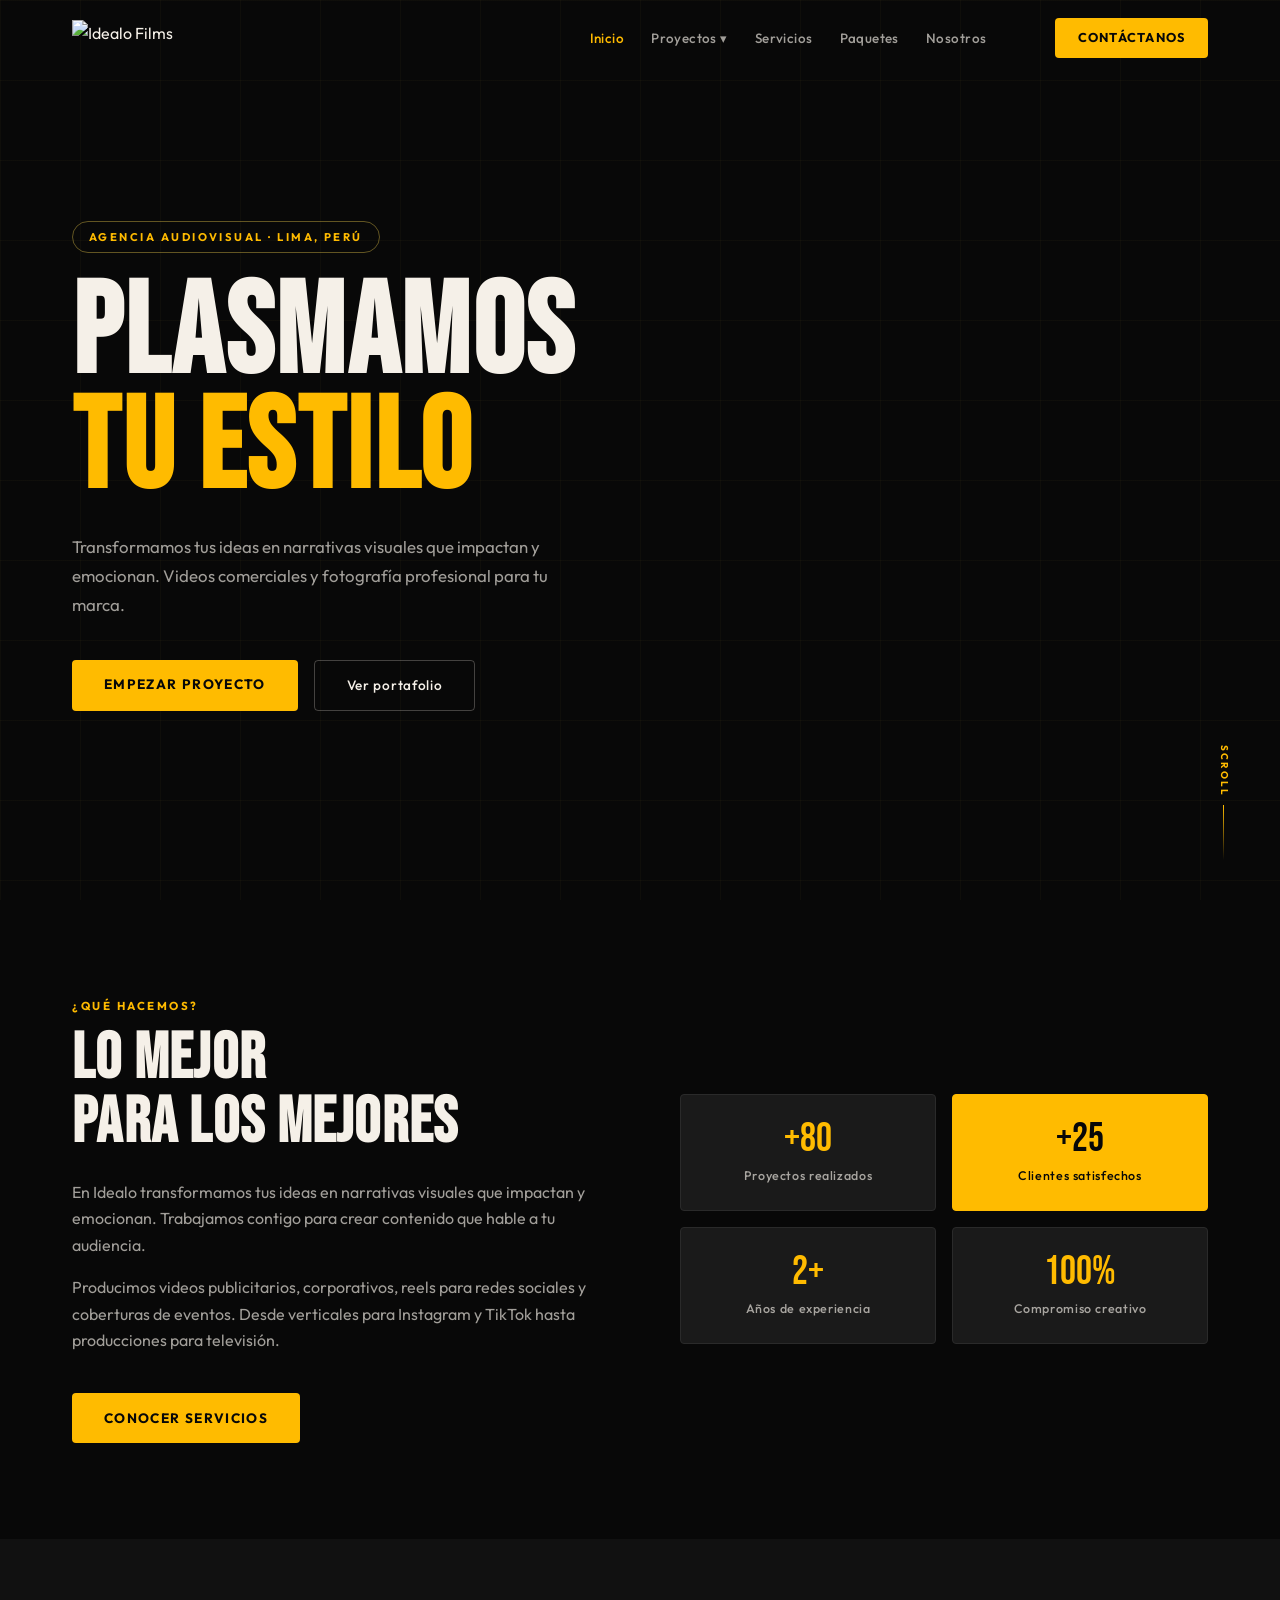
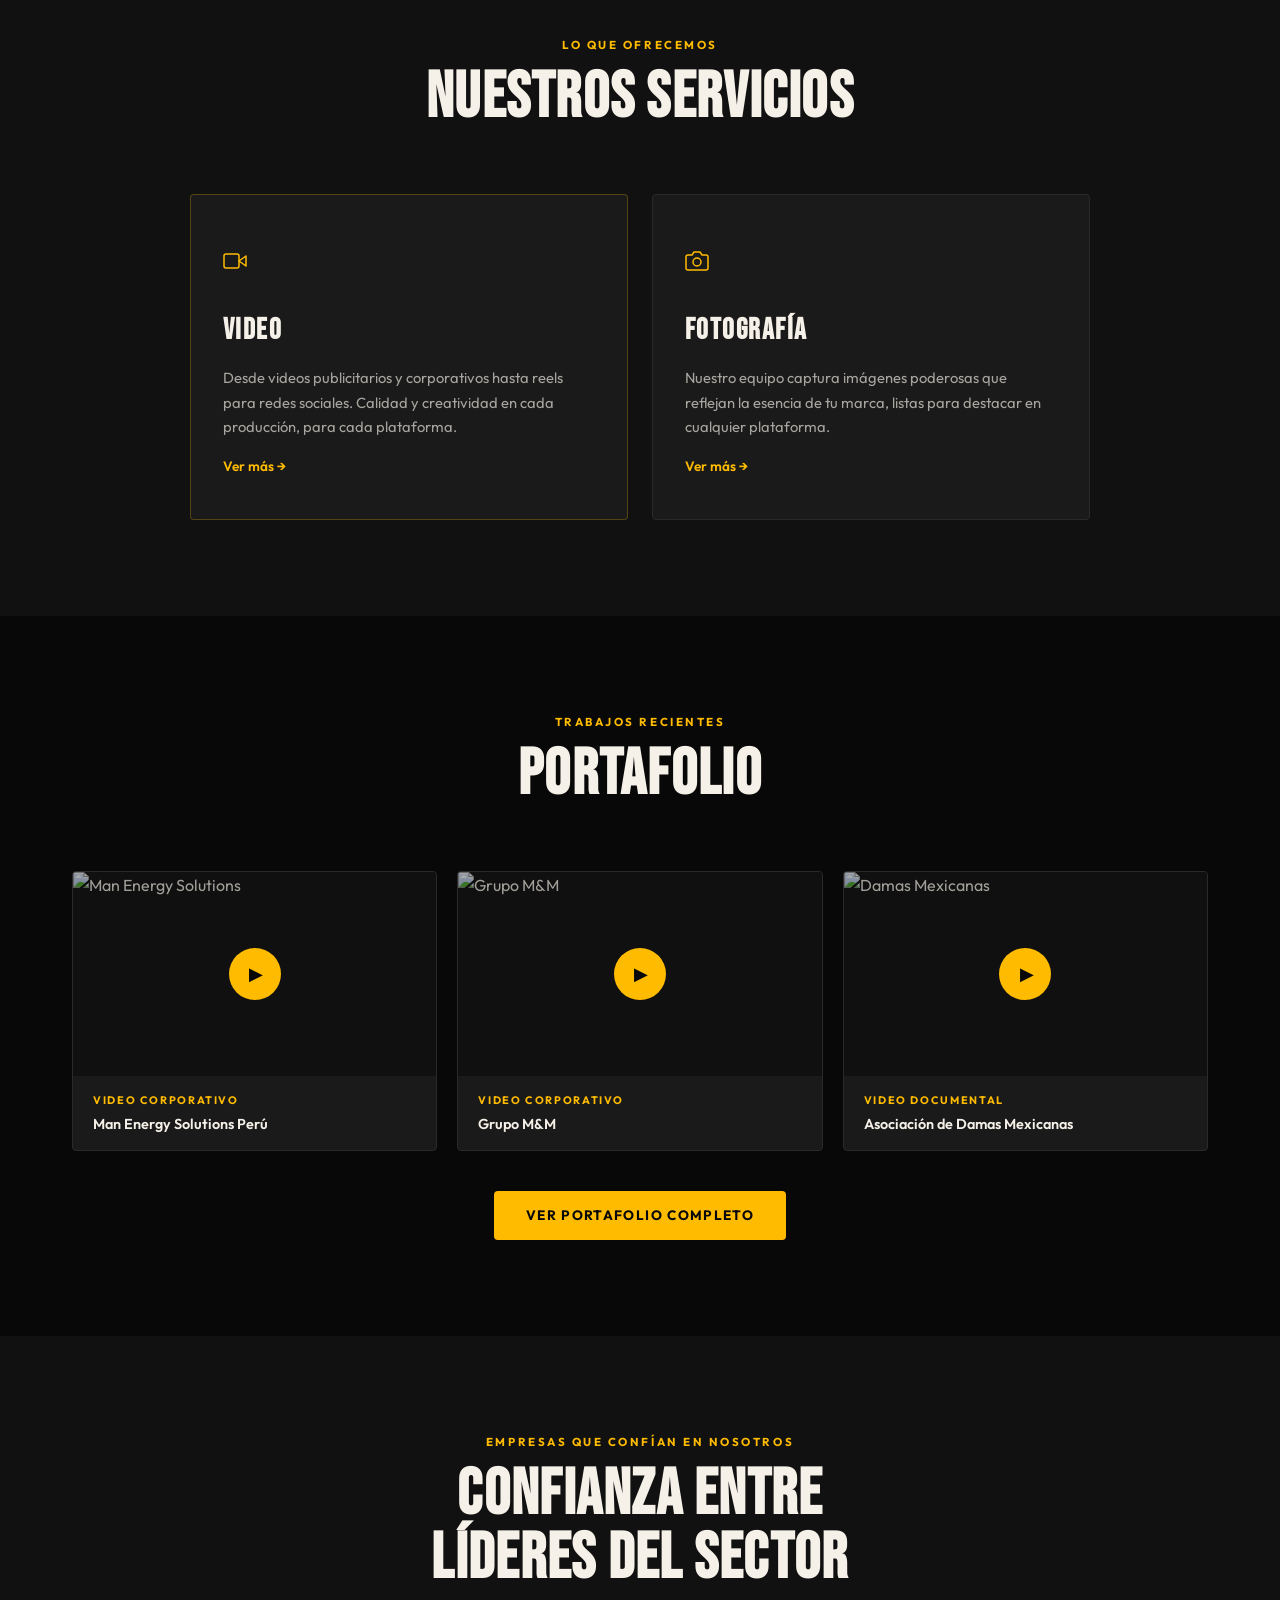
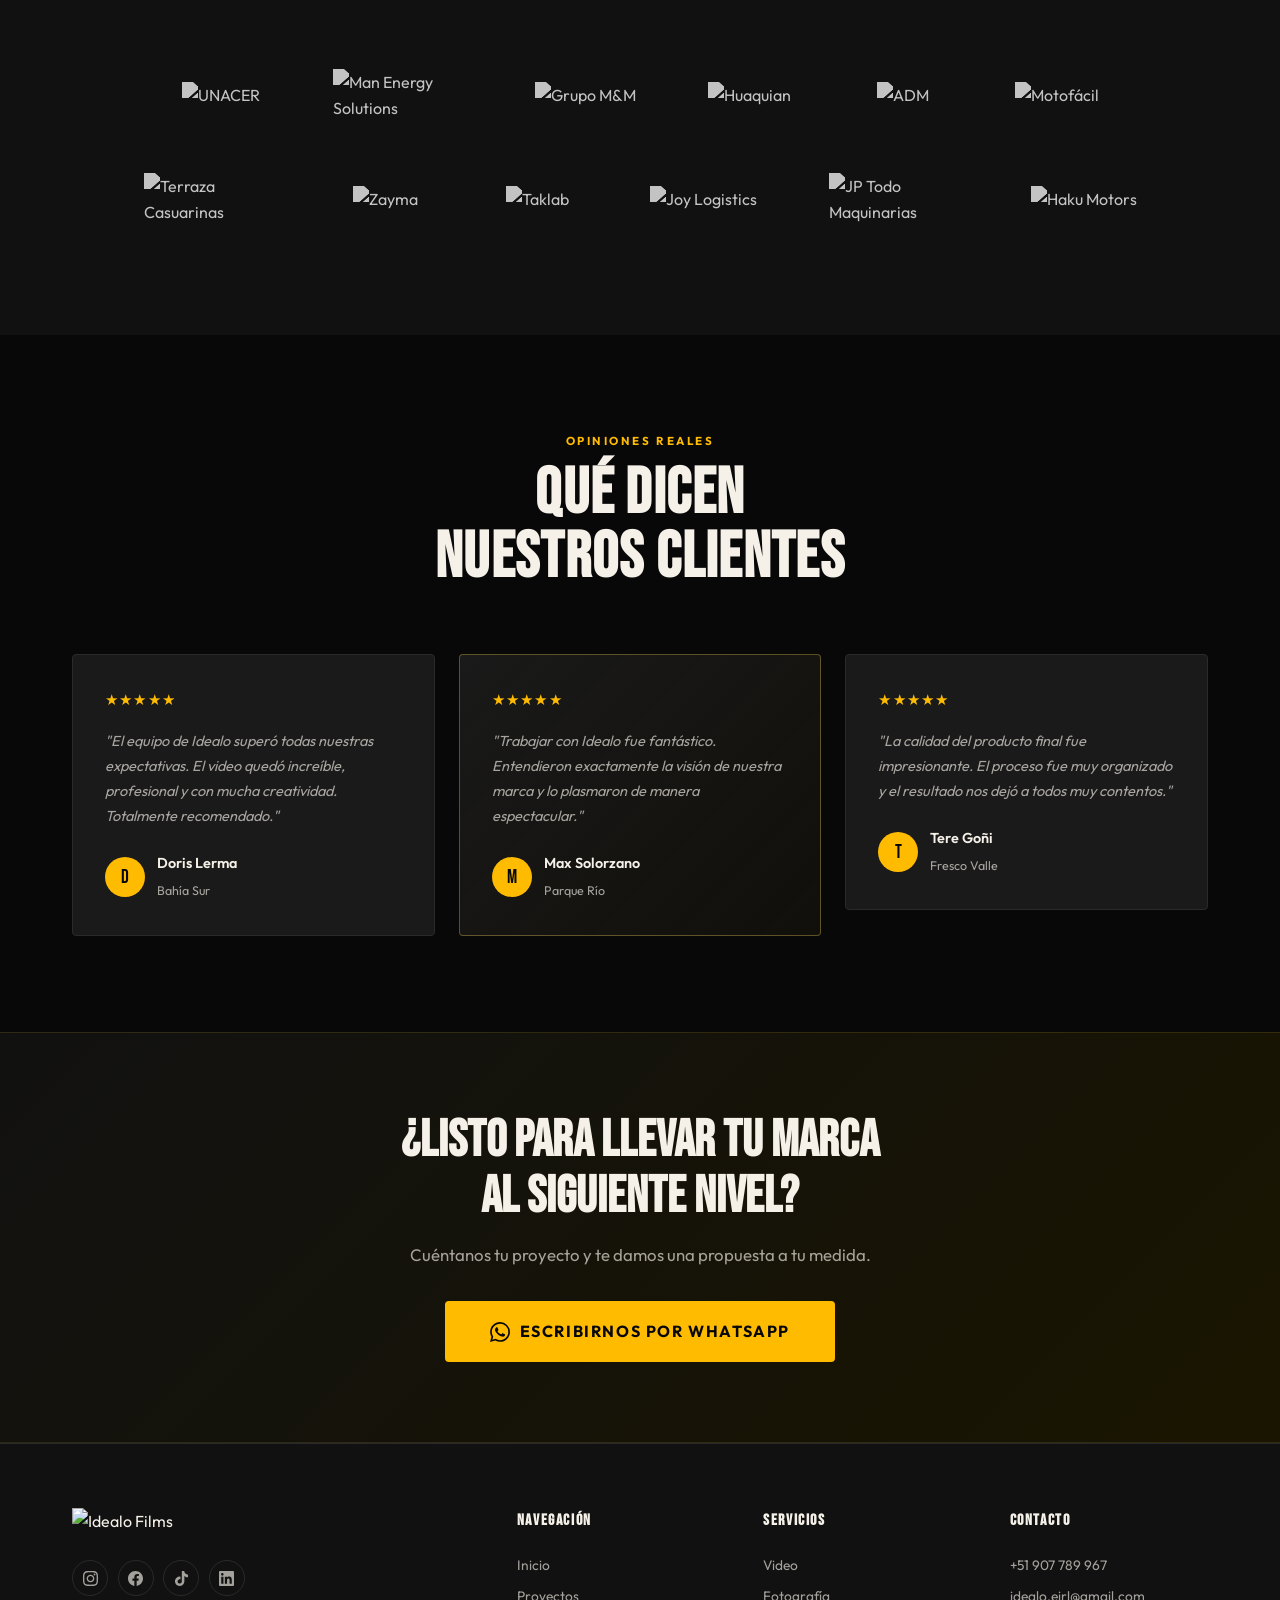
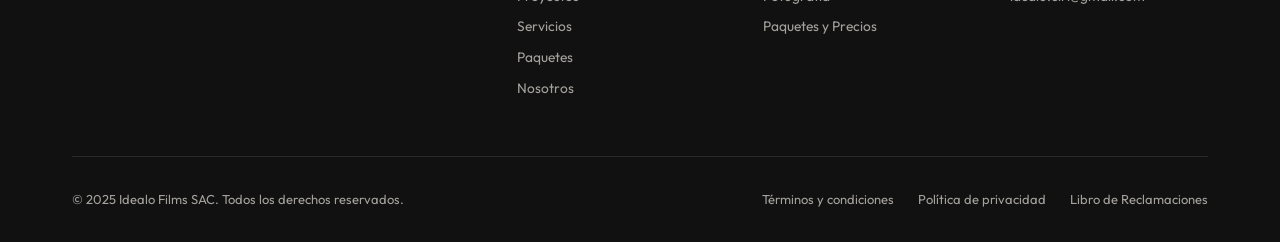
==== index.html @ 76ef4f75 "Add files via upload" ====
<!DOCTYPE html>
<html lang="es">
<head>
  <meta charset="UTF-8"/>
  <meta name="viewport" content="width=device-width, initial-scale=1.0"/>
  <title>Idealo Films | Agencia Audiovisual en Lima</title>
  <meta name="description" content="Agencia audiovisual en Lima. Videos comerciales, fotografía profesional y producción para tu marca."/>
  <link rel="stylesheet" href="styles.css"/>
</head>
<body>

<nav class="navbar" id="navbar">
  <div class="nav-inner">
    <a href="index.html" class="nav-logo"><img src="https://res.cloudinary.com/dnprz5iie/image/upload/v1773951903/Recurso_9_w1qho1.png" alt="Idealo Films"/></a>
    <ul class="nav-links">
      <li><a href="index.html" class="active">Inicio</a></li>
      <li class="has-dropdown"><a href="proyectos.html">Proyectos ▾</a>
        <ul class="dropdown">
          <li><a href="proyectos.html#corporativo">Corporativo</a></li>
          <li><a href="proyectos.html#reels">Reels</a></li>
          <li><a href="proyectos.html#eventos">Cobertura de Eventos</a></li>
          <li><a href="proyectos.html#fotografia">Fotografía</a></li>
        </ul>
      </li>
      <li><a href="servicios.html">Servicios</a></li>
      <li><a href="paquetes.html">Paquetes</a></li>
      <li><a href="nosotros.html">Nosotros</a></li>
    </ul>
    <a href="https://api.whatsapp.com/send/?phone=51907789967&text=Hola+Idealo,+quisiera+más+información+sobre+sus+servicios" target="_blank" class="btn-nav">Contáctanos</a>
    <button class="hamburger" id="hamburger"><span></span><span></span><span></span></button>
  </div>
</nav>

<!-- HERO -->
<section class="hero">
  <div class="hero-bg">
    <video
      class="hero-bg-video"
      src="https://res.cloudinary.com/dnprz5iie/video/upload/v1774389323/VIDEO_DEMO_REEL_v4_mebwdf.mp4"
      autoplay
      muted
      loop
      playsinline
      preload="auto">
    </video>
    <div class="hero-overlay"></div>
    <div class="hero-grid"></div>
  </div>
  <div class="hero-content">
    <div class="hero-tag">Agencia Audiovisual · Lima, Perú</div>
    <h1 class="hero-title">PLASMAMOS<br/><span class="hero-accent">TU ESTILO</span></h1>
    <p class="hero-sub">Transformamos tus ideas en narrativas visuales que impactan y emocionan. Videos comerciales y fotografía profesional para tu marca.</p>
    <div class="hero-btns">
      <a href="https://api.whatsapp.com/send/?phone=51907789967&text=Hola+Idealo,+quiero+empezar+un+proyecto" target="_blank" class="btn-primary">Empezar proyecto</a>
      <a href="proyectos.html" class="btn-ghost">Ver portafolio</a>
    </div>
  </div>
  <div class="hero-scroll"><span>SCROLL</span><div class="scroll-line"></div></div>
</section>

<!-- INTRO -->
<section class="intro section">
  <div class="container">
    <div class="intro-grid">
      <div class="intro-text">
        <div class="section-label">¿Qué hacemos?</div>
        <h2 class="section-title">LO MEJOR<br/>PARA LOS MEJORES</h2>
        <p>En Idealo transformamos tus ideas en narrativas visuales que impactan y emocionan. Trabajamos contigo para crear contenido que hable a tu audiencia.</p>
        <p>Producimos videos publicitarios, corporativos, reels para redes sociales y coberturas de eventos. Desde verticales para Instagram y TikTok hasta producciones para televisión.</p>
        <a href="servicios.html" class="btn-primary">Conocer servicios</a>
      </div>
      <div class="intro-visual">
        <div class="intro-card"><div class="stat-big" data-count="80" data-prefix="+">+80</div><div class="stat-label">Proyectos realizados</div></div>
        <div class="intro-card accent-card"><div class="stat-big" data-count="25" data-prefix="+">+25</div><div class="stat-label">Clientes satisfechos</div></div>
        <div class="intro-card"><div class="stat-big" data-count="2" data-suffix="+">2+</div><div class="stat-label">Años de experiencia</div></div>
        <div class="intro-card"><div class="stat-big" data-count="100" data-suffix="%">100%</div><div class="stat-label">Compromiso creativo</div></div>
      </div>
    </div>
  </div>
</section>

<!-- SERVICIOS -->
<section class="section dark-section">
  <div class="container">
    <div class="section-header">
      <div class="section-label">Lo que ofrecemos</div>
      <h2 class="section-title">NUESTROS SERVICIOS</h2>
    </div>
    <div class="servicios-grid">
      <div class="servicio-card featured">
        <div class="servicio-icon" style="color:var(--accent);"><svg width="24" height="24" viewBox="0 0 24 24" fill="none" stroke="currentColor" stroke-width="1.5" stroke-linecap="round" stroke-linejoin="round"><polygon points="23 7 16 12 23 17 23 7"/><rect x="1" y="5" width="15" height="14" rx="2" ry="2"/></svg></div>
        <h3>Video</h3>
        <p>Desde videos publicitarios y corporativos hasta reels para redes sociales. Calidad y creatividad en cada producción, para cada plataforma.</p>
        <a href="servicios.html#video" class="link-arrow">Ver más →</a>
      </div>
      <div class="servicio-card">
        <div class="servicio-icon" style="color:var(--accent);"><svg width="24" height="24" viewBox="0 0 24 24" fill="none" stroke="currentColor" stroke-width="1.5" stroke-linecap="round" stroke-linejoin="round"><path d="M23 19a2 2 0 0 1-2 2H3a2 2 0 0 1-2-2V8a2 2 0 0 1 2-2h4l2-3h6l2 3h4a2 2 0 0 1 2 2z"/><circle cx="12" cy="13" r="4"/></svg></div>
        <h3>Fotografía</h3>
        <p>Nuestro equipo captura imágenes poderosas que reflejan la esencia de tu marca, listas para destacar en cualquier plataforma.</p>
        <a href="servicios.html#fotografia" class="link-arrow">Ver más →</a>
      </div>
    </div></div>
    </div>
  </div>
</section>



<!-- PORTAFOLIO PREVIEW -->
<section class="section">
  <div class="container">
    <div class="section-header">
      <div class="section-label">Trabajos recientes</div>
      <h2 class="section-title">PORTAFOLIO</h2>
    </div>
    <div class="grid-corporativo" style="margin-bottom:2.5rem;">
      <div class="proyecto-card">
        <div class="proyecto-thumb thumb-landscape">
          <img class="cover" src="https://res.cloudinary.com/dnprz5iie/image/upload/v1773522955/man_energy_solutions_yvg6wd.jpg" alt="Man Energy Solutions"/>
          <iframe class="video-embed" src="" allowfullscreen></iframe>
          <div class="thumb-overlay" data-url="https://www.dailymotion.com/embed/video/k66N8CAubJV92yBE4Mu"><div class="thumb-play">▶</div></div>
        </div>
        <div class="proyecto-info"><div class="proyecto-tag">Video Corporativo</div><h3>Man Energy Solutions Perú</h3></div>
      </div>
      <div class="proyecto-card">
        <div class="proyecto-thumb thumb-landscape">
          <img class="cover" src="https://res.cloudinary.com/dnprz5iie/image/upload/v1773522955/Imagen_AI_SOMBRA_tnooim.jpg" alt="Grupo M&M"/>
          <iframe class="video-embed" src="" allowfullscreen></iframe>
          <div class="thumb-overlay" data-url="https://www.dailymotion.com/embed/video/k11Jk5UzSAxC21BFb5s"><div class="thumb-play">▶</div></div>
        </div>
        <div class="proyecto-info"><div class="proyecto-tag">Video Corporativo</div><h3>Grupo M&amp;M</h3></div>
      </div>
      <div class="proyecto-card">
        <div class="proyecto-thumb thumb-landscape">
          <img class="cover" src="https://res.cloudinary.com/dnprz5iie/image/upload/v1773522953/adm_miniatura_imagen_1_IA_xertgs.jpg" alt="Damas Mexicanas"/>
          <iframe class="video-embed" src="" allowfullscreen></iframe>
          <div class="thumb-overlay" data-url="https://www.dailymotion.com/embed/video/k1Pmleb8qPUSx0BE4Ta"><div class="thumb-play">▶</div></div>
        </div>
        <div class="proyecto-info"><div class="proyecto-tag">Video Documental</div><h3>Asociación de Damas Mexicanas</h3></div>
      </div>
    </div>
    <div style="text-align:center;"><a href="proyectos.html" class="btn-primary">Ver portafolio completo</a></div>
  </div>
</section>

<!-- CLIENTES — fondo gris claro para logos de cualquier color -->
<section class="section dark-section">
  <div class="container">
    <div class="section-header">
      <div class="section-label">Empresas que confían en nosotros</div>
      <h2 class="section-title">CONFIANZA ENTRE<br/>LÍDERES DEL SECTOR</h2>
    </div>
    <div class="clientes-logos">
      <div class="logo-box"><img src="https://res.cloudinary.com/dnprz5iie/image/upload/v1773950674/Unacer_cmvir1.png" alt="UNACER"/></div>
      <div class="logo-box"><img src="https://res.cloudinary.com/dnprz5iie/image/upload/v1773950672/Man_Energy_Solutions_ftlt4l.png" alt="Man Energy Solutions"/></div>
      <div class="logo-box"><img src="https://res.cloudinary.com/dnprz5iie/image/upload/v1773950665/Grupo_M_M_evw8md.png" alt="Grupo M&M"/></div>
      <div class="logo-box"><img src="https://res.cloudinary.com/dnprz5iie/image/upload/v1773950664/Huaquian_aymfui.png" alt="Huaquian"/></div>
      <div class="logo-box"><img src="https://res.cloudinary.com/dnprz5iie/image/upload/v1773950664/ADM_afffip.png" alt="ADM"/></div>
      <div class="logo-box"><img src="https://res.cloudinary.com/dnprz5iie/image/upload/v1773950673/motofacil_fmpe3o.png" alt="Motofácil"/></div>
      <div class="logo-box"><img src="https://res.cloudinary.com/dnprz5iie/image/upload/v1773950672/La_terraza_Casuarinas_mzfjd2.png" alt="Terraza Casuarinas"/></div>
      <div class="logo-box"><img src="https://res.cloudinary.com/dnprz5iie/image/upload/v1773950674/Zayma_gsxe7w.png" alt="Zayma"/></div>
      <div class="logo-box"><img src="https://res.cloudinary.com/dnprz5iie/image/upload/v1773950673/Taklab_cm8pzo.png" alt="Taklab"/></div>
      <div class="logo-box"><img src="https://res.cloudinary.com/dnprz5iie/image/upload/v1773950671/Joy_Logistics_p5wmni.png" alt="Joy Logistics"/></div>
      <div class="logo-box"><img src="https://res.cloudinary.com/dnprz5iie/image/upload/v1773950672/Jp_todo_maquinarias_o9zo6h.png" alt="JP Todo Maquinarias"/></div>
      <div class="logo-box"><img src="https://res.cloudinary.com/dnprz5iie/image/upload/v1773950664/Haku_Motors_gftfum.png" alt="Haku Motors"/></div>
    </div>
  </div>
</section>

<!-- RESEÑAS -->
<section class="section">
  <div class="container">
    <div class="section-header">
      <div class="section-label">Opiniones reales</div>
      <h2 class="section-title">QUÉ DICEN<br/>NUESTROS CLIENTES</h2>
    </div>
    <div class="resenas-grid">
      <div class="resena-card">
        <div class="stars">★★★★★</div>
        <blockquote>"El equipo de Idealo superó todas nuestras expectativas. El video quedó increíble, profesional y con mucha creatividad. Totalmente recomendado."</blockquote>
        <div class="resena-autor"><div class="autor-avatar">D</div><div><strong>Doris Lerma</strong><span>Bahía Sur</span></div></div>
      </div>
      <div class="resena-card featured">
        <div class="stars">★★★★★</div>
        <blockquote>"Trabajar con Idealo fue fantástico. Entendieron exactamente la visión de nuestra marca y lo plasmaron de manera espectacular."</blockquote>
        <div class="resena-autor"><div class="autor-avatar">M</div><div><strong>Max Solorzano</strong><span>Parque Río</span></div></div>
      </div>
      <div class="resena-card">
        <div class="stars">★★★★★</div>
        <blockquote>"La calidad del producto final fue impresionante. El proceso fue muy organizado y el resultado nos dejó a todos muy contentos."</blockquote>
        <div class="resena-autor"><div class="autor-avatar">T</div><div><strong>Tere Goñi</strong><span>Fresco Valle</span></div></div>
      </div>
    </div>
  </div>
</section>

<!-- CTA -->
<section class="cta-section">
  <div class="container"><div class="cta-inner">
    <h2>¿Listo para llevar tu marca<br/>al siguiente nivel?</h2>
    <p>Cuéntanos tu proyecto y te damos una propuesta a tu medida.</p>
    <a href="https://api.whatsapp.com/send/?phone=51907789967&text=Hola+Idealo,+quiero+comenzar+un+proyecto+con+ustedes" target="_blank" class="btn-primary btn-large" style="display:inline-flex;align-items:center;gap:.6rem;">
      <svg width="20" height="20" viewBox="0 0 24 24" fill="currentColor"><path d="M17.472 14.382c-.297-.149-1.758-.867-2.03-.967-.273-.099-.471-.148-.67.15-.197.297-.767.966-.94 1.164-.173.199-.347.223-.644.075-.297-.15-1.255-.463-2.39-1.475-.883-.788-1.48-1.761-1.653-2.059-.173-.297-.018-.458.13-.606.134-.133.298-.347.446-.52.149-.174.198-.298.298-.497.099-.198.05-.371-.025-.52-.075-.149-.669-1.612-.916-2.207-.242-.579-.487-.5-.669-.51-.173-.008-.371-.01-.57-.01-.198 0-.52.074-.792.372-.272.297-1.04 1.016-1.04 2.479 0 1.462 1.065 2.875 1.213 3.074.149.198 2.096 3.2 5.077 4.487.709.306 1.262.489 1.694.625.712.227 1.36.195 1.871.118.571-.085 1.758-.719 2.006-1.413.248-.694.248-1.289.173-1.413-.074-.124-.272-.198-.57-.347m-5.421 7.403h-.004a9.87 9.87 0 01-5.031-1.378l-.361-.214-3.741.982.998-3.648-.235-.374a9.86 9.86 0 01-1.51-5.26c.001-5.45 4.436-9.884 9.888-9.884 2.64 0 5.122 1.03 6.988 2.898a9.825 9.825 0 012.893 6.994c-.003 5.45-4.437 9.884-9.885 9.884m8.413-18.297A11.815 11.815 0 0012.05 0C5.495 0 .16 5.335.157 11.892c0 2.096.547 4.142 1.588 5.945L.057 24l6.305-1.654a11.882 11.882 0 005.683 1.448h.005c6.554 0 11.89-5.335 11.893-11.893a11.821 11.821 0 00-3.48-8.413z"/></svg>
      Escribirnos por WhatsApp
    </a>
  </div></div>
</section>

<footer class="footer">
  <div class="container">
    <div class="footer-grid">
      <div class="footer-brand">
        <div class="nav-logo" style="margin-bottom:1rem;"><img src="https://res.cloudinary.com/dnprz5iie/image/upload/v1773951903/Recurso_9_w1qho1.png" alt="Idealo Films" style="height:36px;"/></div>
        <div class="social-links">
          <a href="https://www.instagram.com/idealo.pe_/" target="_blank" data-social="instagram"></a>
          <a href="https://www.facebook.com/idealo.pe22/" target="_blank" data-social="facebook"></a>
          <a href="https://www.tiktok.com/@idealo.pe" target="_blank" data-social="tiktok"></a>
          <a href="https://www.linkedin.com/company/idealo-films/" target="_blank" data-social="linkedin"></a>
        </div>
      </div>
      <div class="footer-col"><h4>Navegación</h4><ul>
        <li><a href="index.html">Inicio</a></li>
        <li><a href="proyectos.html">Proyectos</a></li>
        <li><a href="servicios.html">Servicios</a></li>
        <li><a href="paquetes.html">Paquetes</a></li>
        <li><a href="nosotros.html">Nosotros</a></li>
      </ul></div>
      <div class="footer-col"><h4>Servicios</h4><ul>
        <li><a href="servicios.html#video">Video</a></li>
        <li><a href="servicios.html#fotografia">Fotografía</a></li>
        <li><a href="paquetes.html">Paquetes y Precios</a></li>
      </ul></div>
      <div class="footer-col"><h4>Contacto</h4><ul>
        <li><a href="tel:+51907789967">+51 907 789 967</a></li>
        <li><a href="mailto:idealo.eirl@gmail.com">idealo.eirl@gmail.com</a></li>
      </ul></div>
    </div>
    <div class="footer-bottom">
      <p>© 2025 Idealo Films SAC. Todos los derechos reservados.</p>
      <div class="footer-links">
        <a href="terminos.html">Términos y condiciones</a>
        <a href="privacidad.html">Política de privacidad</a>
        <a href="reclamaciones.html">Libro de Reclamaciones</a>
      </div>
    </div>
  </div>
</footer>


<!-- VIDEO MODAL -->
<div class="video-modal" id="videoModal">
  <div class="modal-inner">
    <button class="modal-close" id="modalClose">✕</button>
    <div class="modal-video-wrap" id="modalWrap">
      <iframe id="modalIframe" src="" allowfullscreen allow="autoplay; fullscreen"></iframe>
    </div>
  </div>
</div>
<script src="main.js"></script>
</body>
</html>
---- styles.css ----
/* ============================================
   IDEALO FILMS — Stylesheet v3
   ============================================ */

@import url('https://fonts.googleapis.com/css2?family=Bebas+Neue&family=Outfit:wght@300;400;500;600;700&display=swap');

:root {
  --black: #080808;
  --dark: #111111;
  --dark2: #1a1a1a;
  --gray: #2a2a2a;
  --gray-light: #444;
  --white: #f5f0e8;
  --white-dim: rgba(245,240,232,0.65);
  --accent: #FFBB00;
  --accent2: #e0a500;
  --font-display: 'Bebas Neue', sans-serif;
  --font-body: 'Outfit', sans-serif;
  --transition: 0.3s ease;
  --radius: 4px;
  --max-w: 1200px;
}

*,*::before,*::after{box-sizing:border-box;margin:0;padding:0}
html{scroll-behavior:smooth}
body{background:var(--black);color:var(--white);font-family:var(--font-body);font-size:16px;line-height:1.65;overflow-x:hidden}
a{color:inherit;text-decoration:none}
img{max-width:100%;display:block}
ul{list-style:none}

.container{max-width:var(--max-w);margin:0 auto;padding:0 2rem}
.section{padding:6rem 0}
.dark-section{background:var(--dark)}
.section-label{font-size:.72rem;font-weight:700;letter-spacing:.22em;text-transform:uppercase;color:var(--accent);margin-bottom:.75rem}
.section-title{font-family:var(--font-display);font-size:clamp(2.4rem,5vw,4rem);line-height:1;letter-spacing:.02em;color:var(--white)}
.section-header{text-align:center;margin-bottom:4rem}

/* BUTTONS */
.btn-primary{display:inline-block;background:var(--accent);color:var(--black);font-weight:700;font-size:.85rem;letter-spacing:.1em;text-transform:uppercase;padding:.85rem 2rem;border-radius:var(--radius);transition:background var(--transition),transform var(--transition);cursor:pointer;border:none}
.btn-primary:hover{background:var(--accent2);transform:translateY(-2px)}
.btn-large{padding:1.1rem 2.8rem;font-size:1rem}
.btn-ghost{display:inline-block;border:1px solid rgba(245,240,232,.25);color:var(--white);font-weight:500;font-size:.85rem;letter-spacing:.05em;padding:.85rem 2rem;border-radius:var(--radius);transition:border-color var(--transition),background var(--transition);cursor:pointer;background:none}
.btn-ghost:hover{border-color:var(--accent);background:rgba(232,200,74,.07)}
.btn-nav{display:inline-block;background:var(--accent);color:var(--black);font-weight:700;font-size:.8rem;letter-spacing:.1em;text-transform:uppercase;padding:.6rem 1.4rem;border-radius:var(--radius);transition:background var(--transition);white-space:nowrap}
.btn-nav:hover{background:var(--accent2)}
.link-arrow{display:inline-block;color:var(--accent);font-weight:600;font-size:.85rem;margin-top:1rem;transition:letter-spacing var(--transition)}
.link-arrow:hover{letter-spacing:.1em}

/* NAVBAR */
.navbar{position:fixed;top:0;left:0;right:0;z-index:1000;padding:1.1rem 0;transition:background .4s,padding .4s}
.navbar.scrolled{background:rgba(8,8,8,.96);backdrop-filter:blur(12px);padding:.65rem 0;border-bottom:1px solid rgba(232,200,74,.1)}
.nav-inner{max-width:var(--max-w);margin:0 auto;padding:0 2rem;display:flex;align-items:center;gap:2rem}
.nav-logo{flex-shrink:0;display:flex;align-items:center}
.nav-logo img{height:36px;width:auto}
.nav-links{display:flex;gap:.1rem;align-items:center;flex:1;justify-content:flex-end;margin-right:1.5rem}
.nav-links li{position:relative}
.nav-links a{display:block;padding:.45rem .8rem;font-size:.84rem;font-weight:500;letter-spacing:.03em;color:var(--white-dim);border-radius:3px;transition:color var(--transition)}
.nav-links a:hover,.nav-links a.active{color:var(--white)}
.nav-links a.active{color:var(--accent)}
.dropdown{position:absolute;top:calc(100% + .5rem);left:0;background:var(--dark2);border:1px solid var(--gray);border-top:2px solid var(--accent);border-radius:0 0 var(--radius) var(--radius);min-width:170px;opacity:0;pointer-events:none;transform:translateY(-6px);transition:opacity .2s,transform .2s;z-index:10}
.has-dropdown:hover .dropdown{opacity:1;pointer-events:all;transform:translateY(0)}
.dropdown li a{display:block;padding:.55rem 1.1rem;font-size:.82rem;color:var(--white-dim);border-radius:0}
.dropdown li a:hover{color:var(--white);background:rgba(232,200,74,.07)}
.hamburger{display:none;flex-direction:column;gap:5px;background:none;border:none;cursor:pointer;padding:4px;margin-left:auto}
.hamburger span{display:block;width:24px;height:2px;background:var(--white);transition:transform .3s,opacity .3s}

/* HERO */
.hero{position:relative;min-height:100vh;display:flex;align-items:center;overflow:hidden}
.hero-bg{position:absolute;inset:0;background:var(--black)}
.hero-bg-img{position:absolute;inset:0;width:100%;height:100%;object-fit:cover;object-position:center;opacity:.85}
.hero-overlay{position:absolute;inset:0;background:linear-gradient(105deg,rgba(8,8,8,.65) 0%,rgba(8,8,8,.3) 55%,rgba(8,8,8,.1) 100%)}
.hero-grid{position:absolute;inset:0;background-image:linear-gradient(rgba(232,200,74,.03) 1px,transparent 1px),linear-gradient(90deg,rgba(232,200,74,.03) 1px,transparent 1px);background-size:80px 80px}
.hero-content{position:relative;z-index:2;width:100%;max-width:var(--max-w);margin:0 auto;padding:8rem 2rem 6rem}
.hero-tag{display:inline-block;border:1px solid rgba(232,200,74,.4);color:var(--accent);font-size:.7rem;font-weight:700;letter-spacing:.22em;text-transform:uppercase;padding:.38rem 1rem;border-radius:2rem;margin-bottom:1.5rem}
.hero-title{font-family:var(--font-display);font-size:clamp(4rem,10vw,8.5rem);line-height:.9;letter-spacing:.02em;color:var(--white);margin-bottom:1.5rem;max-width:700px}
.hero-accent{color:var(--accent)}
.hero-sub{font-size:1.05rem;color:var(--white-dim);max-width:500px;margin-bottom:2.5rem;line-height:1.75}
.hero-btns{display:flex;gap:1rem;flex-wrap:wrap}
.hero-scroll{position:absolute;bottom:2.5rem;right:3rem;display:flex;flex-direction:column;align-items:center;gap:.5rem;z-index:2}
.hero-scroll span{font-size:.62rem;font-weight:700;letter-spacing:.22em;color:var(--accent);writing-mode:vertical-rl}
.scroll-line{width:1px;height:55px;background:linear-gradient(to bottom,var(--accent),transparent);animation:scrollPulse 2s ease-in-out infinite}
@keyframes scrollPulse{0%,100%{opacity:1}50%{opacity:.3}}

/* INTRO */
.intro-grid{display:grid;grid-template-columns:1fr 1fr;gap:5rem;align-items:center}
.intro-text h2{margin-bottom:1.5rem}
.intro-text p{color:var(--white-dim);margin-bottom:1rem}
.intro-text .btn-primary{margin-top:1.5rem}
.intro-visual{display:grid;grid-template-columns:1fr 1fr;gap:1rem}
.intro-card{background:var(--dark2);border:1px solid var(--gray);border-radius:var(--radius);padding:1.5rem;text-align:center;transition:border-color var(--transition),transform var(--transition)}
.intro-card:hover{border-color:var(--accent);transform:translateY(-3px)}
.accent-card{background:var(--accent);border-color:var(--accent)}
.accent-card .stat-big,.accent-card .stat-label{color:var(--black)}
.stat-big{font-family:var(--font-display);font-size:2.5rem;color:var(--accent);line-height:1;margin-bottom:.4rem}
.stat-label{font-size:.78rem;font-weight:500;color:var(--white-dim);letter-spacing:.05em}

/* SERVICIOS HOME */
.servicios-grid{display:grid;grid-template-columns:repeat(2,1fr);gap:1.5rem;max-width:900px;margin:0 auto}
.servicio-card{background:var(--dark2);border:1px solid var(--gray);border-radius:var(--radius);padding:2.5rem 2rem;transition:border-color var(--transition),transform var(--transition);position:relative;overflow:hidden}
.servicio-card::after{content:'';position:absolute;bottom:0;left:0;right:0;height:3px;background:var(--accent);transform:scaleX(0);transition:transform var(--transition);transform-origin:left}
.servicio-card:hover::after{transform:scaleX(1)}
.servicio-card:hover{border-color:rgba(232,200,74,.3);transform:translateY(-4px)}
.servicio-card.featured{border-color:rgba(255,187,0,.25)}
.servicio-icon{font-size:2rem;margin-bottom:1.2rem}
.servicio-card h3{font-family:var(--font-display);font-size:1.8rem;letter-spacing:.05em;margin-bottom:.75rem}
.servicio-card p{color:var(--white-dim);font-size:.92rem;line-height:1.65}

/* CLIENTES — fondo neutro para logos de cualquier color */
.clientes-logos{display:flex;flex-wrap:wrap;justify-content:center;align-items:center;gap:1.5rem 2rem}
.logo-box{display:flex;align-items:center;justify-content:center;background:transparent;border:none;padding:.75rem 1.25rem;height:80px;min-width:120px;max-width:170px;transition:transform var(--transition),opacity var(--transition)}
.logo-box:hover{transform:translateY(-2px);opacity:1!important}
.logo-box img{max-height:58px;width:auto;object-fit:contain;filter:brightness(0) invert(1);opacity:.75;transition:opacity var(--transition)}.logo-box:hover img{opacity:1}
.logo-fallback{font-family:var(--font-display);font-size:1rem;letter-spacing:.08em;color:#333}

/* RESEÑAS */
.resenas-grid{display:grid;grid-template-columns:repeat(3,1fr);gap:1.5rem;align-items:start}
.resena-card{background:var(--dark2);border:1px solid var(--gray);border-radius:var(--radius);padding:2rem;transition:border-color var(--transition),transform var(--transition)}
.resena-card:hover{border-color:rgba(232,200,74,.3);transform:translateY(-3px)}
.resena-card.featured{border-color:rgba(232,200,74,.35);background:linear-gradient(135deg,var(--dark2),rgba(232,200,74,.04))}
.stars{color:var(--accent);font-size:.95rem;letter-spacing:.08em;margin-bottom:1rem}
.resena-card blockquote{color:var(--white-dim);font-size:.91rem;line-height:1.72;font-style:italic;margin-bottom:1.5rem}
.resena-autor{display:flex;align-items:center;gap:.75rem}
.autor-avatar{width:40px;height:40px;border-radius:50%;background:var(--accent);color:var(--black);font-family:var(--font-display);font-size:1.2rem;display:flex;align-items:center;justify-content:center;flex-shrink:0}
.resena-autor strong{display:block;font-weight:600;font-size:.9rem;color:var(--white)}
.resena-autor span{font-size:.78rem;color:var(--white-dim)}

/* CTA */
.cta-section{background:linear-gradient(135deg,var(--dark) 0%,#191500 100%);border-top:1px solid rgba(232,200,74,.12);border-bottom:1px solid rgba(232,200,74,.12);padding:5rem 0}
.cta-inner{text-align:center}
.cta-inner h2{font-family:var(--font-display);font-size:clamp(2rem,4vw,3.5rem);line-height:1.1;margin-bottom:1rem}
.cta-inner p{color:var(--white-dim);margin-bottom:2rem;font-size:1.05rem}

/* FOOTER */
.footer{background:var(--dark);border-top:1px solid var(--gray);padding:4rem 0 2rem}
.footer-grid{display:grid;grid-template-columns:2fr 1fr 1fr 1fr;gap:3rem;margin-bottom:3rem}
.footer-brand .nav-logo{margin-bottom:1rem}
.footer-brand .nav-logo img{height:34px}
.footer-brand p{color:var(--white-dim);font-size:.87rem;line-height:1.7;margin-bottom:1.5rem;max-width:270px}
.social-links{display:flex;gap:.6rem}
.social-links a{display:flex;align-items:center;justify-content:center;width:36px;height:36px;border:1px solid var(--gray);border-radius:50%;color:var(--white-dim);font-size:.9rem;transition:border-color var(--transition),color var(--transition),background var(--transition)}
.social-links a:hover{border-color:var(--accent);color:var(--black);background:var(--accent)}
.social-links a svg{width:15px;height:15px;fill:currentColor}
.footer-col h4{font-family:var(--font-display);font-size:1rem;letter-spacing:.1em;color:var(--white);margin-bottom:1.2rem}
.footer-col ul li{margin-bottom:.5rem;font-size:.86rem;color:var(--white-dim)}
.footer-col ul li a{color:var(--white-dim);transition:color var(--transition)}
.footer-col ul li a:hover{color:var(--accent)}
.footer-bottom{display:flex;justify-content:space-between;align-items:center;padding-top:2rem;border-top:1px solid var(--gray);flex-wrap:wrap;gap:1rem}
.footer-bottom p{font-size:.81rem;color:var(--white-dim)}
.footer-links{display:flex;gap:1.5rem}
.footer-links a{font-size:.81rem;color:var(--white-dim);transition:color var(--transition)}
.footer-links a:hover{color:var(--accent)}

/* PAGE HEADER */
.page-header{padding:10rem 0 5rem;background:radial-gradient(ellipse 80% 60% at 50% 50%,rgba(232,200,74,.06) 0%,transparent 70%),var(--black);text-align:center;position:relative}
.page-header::after{content:'';position:absolute;bottom:0;left:0;right:0;height:1px;background:linear-gradient(90deg,transparent,var(--accent),transparent)}
.page-header h1{font-family:var(--font-display);font-size:clamp(3rem,8vw,6rem);letter-spacing:.04em;line-height:1}
.page-header p{margin-top:1.2rem;color:var(--white-dim);max-width:500px;margin-left:auto;margin-right:auto;font-size:1.05rem}

/* SERVICIOS PAGE */
.servicio-detalle{display:grid;grid-template-columns:1fr 1fr;gap:5rem;align-items:center;padding:5rem 0;border-bottom:1px solid var(--gray)}
.servicio-detalle:last-child{border-bottom:none}
.servicio-detalle.reverse{direction:rtl}
.servicio-detalle.reverse>*{direction:ltr}
.servicio-detalle-img{background:var(--dark2);border:1px solid var(--gray);border-radius:var(--radius);aspect-ratio:4/3;display:flex;align-items:center;justify-content:center;font-size:4rem;overflow:hidden;min-height:320px}
.servicio-detalle-img img{width:100%;height:100%;object-fit:cover}
.servicio-detalle-text h2{font-family:var(--font-display);font-size:2.8rem;letter-spacing:.04em;margin-bottom:1rem}
.servicio-detalle-text p{color:var(--white-dim);margin-bottom:1rem}
.servicio-list{margin:1.5rem 0;display:flex;flex-direction:column;gap:.5rem}
.servicio-list li{display:flex;align-items:center;gap:.75rem;font-size:.92rem;color:var(--white-dim)}
.servicio-list li::before{content:'✦';color:var(--accent);font-size:.6rem;flex-shrink:0}

/* PAQUETES */
.paquetes-grid{display:grid;grid-template-columns:repeat(3,1fr);gap:1.5rem}
.paquete-card{background:var(--dark2);border:1px solid var(--gray);border-radius:var(--radius);padding:2.5rem 2rem;transition:transform var(--transition),border-color var(--transition);position:relative}
.paquete-card:hover{transform:translateY(-4px);border-color:rgba(232,200,74,.3)}
.paquete-card.destacado{border-color:var(--accent);background:linear-gradient(135deg,var(--dark2),rgba(232,200,74,.04))}
.paquete-badge{position:absolute;top:-12px;left:50%;transform:translateX(-50%);background:var(--accent);color:var(--black);font-size:.68rem;font-weight:800;letter-spacing:.12em;text-transform:uppercase;padding:.28rem 1rem;border-radius:2rem;white-space:nowrap}
.paquete-tipo{font-size:.7rem;font-weight:700;letter-spacing:.2em;text-transform:uppercase;color:var(--accent);margin-bottom:.5rem}
.paquete-card h3{font-family:var(--font-display);font-size:1.9rem;letter-spacing:.04em;margin-bottom:.25rem}
.paquete-desc{font-size:.86rem;color:var(--white-dim);margin-bottom:1.5rem}
.paquete-price{font-family:var(--font-display);font-size:2.6rem;color:var(--accent);line-height:1;margin-bottom:.25rem}
.paquete-price-note{font-size:.78rem;color:var(--white-dim);margin-bottom:1.75rem}
.paquete-features{display:flex;flex-direction:column;gap:.6rem;margin-bottom:2rem}
.paquete-features li{display:flex;align-items:flex-start;gap:.6rem;font-size:.86rem;color:var(--white-dim)}
.paquete-features li::before{content:'✓';color:var(--accent);font-weight:700;flex-shrink:0;margin-top:1px}
.paquete-features li.no::before{content:'✕';color:var(--gray-light)}
.paquete-features li.no{opacity:.45}
.paquete-card .btn-primary,.paquete-card .btn-ghost{width:100%;text-align:center;display:block}

/* NOSOTROS */
.nosotros-intro{display:grid;grid-template-columns:1fr 1fr;gap:5rem;align-items:center;margin-bottom:4rem}
.nosotros-intro-text h2{font-family:var(--font-display);font-size:2.5rem;margin-bottom:1.5rem}
.nosotros-intro-text p{color:var(--white-dim);margin-bottom:1rem}
.mision-vision-grid{display:grid;grid-template-columns:1fr 1fr;gap:1.5rem;margin-top:4rem}
.mv-card{background:var(--dark2);border:1px solid var(--gray);border-left:3px solid var(--accent);border-radius:0 var(--radius) var(--radius) 0;padding:2rem}
.mv-card h3{font-family:var(--font-display);font-size:1.6rem;letter-spacing:.06em;color:var(--accent);margin-bottom:.75rem}
.mv-card p{color:var(--white-dim);font-size:.93rem;line-height:1.7}
.faq-list{max-width:780px;margin:0 auto}
.faq-item{border-bottom:1px solid var(--gray);padding:1.4rem 0}
.faq-question{font-weight:600;font-size:.97rem;cursor:pointer;display:flex;justify-content:space-between;align-items:center;color:var(--white);transition:color var(--transition)}
.faq-question:hover{color:var(--accent)}
.faq-question span{font-size:1.3rem;font-weight:300;color:var(--accent);flex-shrink:0;margin-left:1rem}
.faq-answer{color:var(--white-dim);font-size:.91rem;line-height:1.72;padding-top:1rem;display:none}
.faq-item.open .faq-answer{display:block}
.faq-item.open .faq-question{color:var(--accent)}

/* ===== PROYECTOS ===== */
.proyectos-tabs{display:flex;gap:.5rem;justify-content:center;margin-bottom:3rem;flex-wrap:wrap}
.tab-btn{background:var(--dark2);border:1px solid var(--gray);color:var(--white-dim);font-family:var(--font-body);font-size:.82rem;font-weight:600;letter-spacing:.08em;text-transform:uppercase;padding:.55rem 1.4rem;border-radius:2rem;cursor:pointer;transition:all var(--transition)}
.tab-btn:hover,.tab-btn.active{background:var(--accent);border-color:var(--accent);color:var(--black)}
.proyectos-section{display:none}
.proyectos-section.active{display:block}

/* Grids */
.grid-corporativo{display:grid;grid-template-columns:repeat(3,1fr);gap:1.25rem}
.grid-reels{display:grid;grid-template-columns:repeat(5,1fr);gap:1rem}.reel-wrap{width:100%}
.grid-eventos{display:grid;grid-template-columns:repeat(3,1fr);gap:1.25rem}
.grid-fotos{display:grid;grid-template-columns:repeat(4,1fr);gap:1rem}

/* Proyecto card */
.proyecto-card{background:var(--dark2);border:1px solid var(--gray);border-radius:var(--radius);overflow:hidden;transition:transform var(--transition),border-color var(--transition)}
.proyecto-card:hover{transform:translateY(-4px);border-color:rgba(232,200,74,.3)}
.proyecto-thumb{background:#151515;position:relative;overflow:hidden}
.thumb-landscape{aspect-ratio:16/9}
.thumb-vertical{aspect-ratio:9/16}
.thumb-square{aspect-ratio:1/1}

/* Portada estática (imagen) */
.proyecto-thumb img.cover{position:absolute;inset:0;width:100%;height:100%;object-fit:cover;transition:transform .5s ease}
.proyecto-card:hover .cover{transform:scale(1.04)}

/* iframe embed (se activa al click) */
.proyecto-thumb iframe.video-embed{position:absolute;inset:0;width:100%;height:100%;border:none;display:none}
.proyecto-thumb.playing iframe.video-embed{display:block}
.proyecto-thumb.playing img.cover{display:none}
.proyecto-thumb.playing .thumb-overlay{display:none}

/* Overlay */
.thumb-overlay{position:absolute;inset:0;background:rgba(8,8,8,.35);display:flex;align-items:center;justify-content:center;transition:background var(--transition);cursor:pointer}
.proyecto-card:hover .thumb-overlay{background:rgba(8,8,8,.55)}
.thumb-play{width:52px;height:52px;border-radius:50%;background:var(--accent);color:var(--black);display:flex;align-items:center;justify-content:center;font-size:1.1rem;padding-left:3px;transition:transform var(--transition)}
.proyecto-card:hover .thumb-play{transform:scale(1.1)}

.proyecto-info{padding:1rem 1.25rem}
.proyecto-tag{font-size:.68rem;font-weight:700;letter-spacing:.15em;text-transform:uppercase;color:var(--accent);margin-bottom:.3rem}
.proyecto-info h3{font-weight:600;font-size:.9rem;color:var(--white);line-height:1.3}

/* Grupo cliente reels — solo separador sutil, sin texto repetido */
.cliente-group{margin-bottom:2.5rem}
.cliente-divider{height:1px;background:var(--gray);margin-bottom:1.5rem}

/* ===== FOTOGRAFÍA — galería con lightbox ===== */
.foto-proyectos-grid{display:grid;grid-template-columns:repeat(4,1fr);gap:1.25rem}
.foto-proyecto-card{border-radius:var(--radius);overflow:hidden;position:relative;cursor:pointer;border:1px solid var(--gray);transition:transform var(--transition),border-color var(--transition)}
.foto-proyecto-card:hover{transform:translateY(-4px);border-color:rgba(232,200,74,.3)}
.foto-proyecto-card .cover-wrap{aspect-ratio:4/3;overflow:hidden;position:relative}
.foto-proyecto-card img{width:100%;height:100%;object-fit:cover;transition:transform .5s ease}
.foto-proyecto-card:hover img{transform:scale(1.05)}
.foto-proyecto-card .overlay-info{position:absolute;inset:0;background:linear-gradient(to top,rgba(8,8,8,.85) 0%,transparent 50%);display:flex;flex-direction:column;justify-content:flex-end;padding:1.2rem}
.foto-proyecto-card .overlay-info h3{font-family:var(--font-display);font-size:1.3rem;letter-spacing:.05em;color:var(--white)}
.foto-proyecto-card .overlay-info span{font-size:.72rem;font-weight:700;letter-spacing:.15em;text-transform:uppercase;color:var(--accent)}

/* Lightbox */
.lightbox{display:none;position:fixed;inset:0;z-index:9999;background:rgba(0,0,0,.95);align-items:center;justify-content:center;flex-direction:column;padding:1rem}
.lightbox.open{display:flex}
.lb-header{width:100%;max-width:1100px;display:flex;justify-content:space-between;align-items:center;margin-bottom:1rem;padding:0 .5rem}
.lb-title{font-family:var(--font-display);font-size:1.4rem;letter-spacing:.06em;color:var(--white)}
.lb-close{background:none;border:none;color:var(--white);font-size:1.8rem;cursor:pointer;transition:color var(--transition)}
.lb-close:hover{color:var(--accent)}
.lb-main{display:flex;align-items:center;gap:1rem;width:100%;max-width:1100px}
.lb-arrow{background:rgba(255,255,255,.08);border:1px solid rgba(255,255,255,.15);color:var(--white);width:44px;height:44px;border-radius:50%;display:flex;align-items:center;justify-content:center;cursor:pointer;font-size:1.2rem;transition:background var(--transition),border-color var(--transition);flex-shrink:0}
.lb-arrow:hover{background:var(--accent);border-color:var(--accent);color:var(--black)}
.lb-img-wrap{flex:1;display:flex;align-items:center;justify-content:center;max-height:75vh}
.lb-img-wrap img{max-width:100%;max-height:75vh;object-fit:contain;border-radius:var(--radius)}
.lb-counter{font-size:.8rem;color:var(--white-dim);text-align:center;margin-top:.75rem}
.lb-thumbs{display:flex;gap:.5rem;margin-top:.75rem;overflow-x:auto;max-width:1100px;padding-bottom:.25rem}
.lb-thumbs::-webkit-scrollbar{height:4px}
.lb-thumbs::-webkit-scrollbar-track{background:var(--gray)}
.lb-thumbs::-webkit-scrollbar-thumb{background:var(--accent);border-radius:2px}
.lb-thumb{width:64px;height:48px;flex-shrink:0;border-radius:3px;overflow:hidden;cursor:pointer;border:2px solid transparent;transition:border-color var(--transition)}
.lb-thumb.active{border-color:var(--accent)}
.lb-thumb img{width:100%;height:100%;object-fit:cover}

/* VIDEO MODAL */
.video-modal{display:none;position:fixed;inset:0;z-index:9999;background:rgba(0,0,0,.92);align-items:center;justify-content:center;padding:2rem}
.video-modal.open{display:flex}
.modal-inner{position:relative;width:100%;max-width:900px}
.modal-close{position:absolute;top:-3rem;right:0;background:none;border:none;color:var(--white);font-size:1.8rem;cursor:pointer;line-height:1;transition:color var(--transition)}
.modal-close:hover{color:var(--accent)}
.modal-video-wrap{aspect-ratio:16/9;background:var(--black);border-radius:var(--radius);overflow:hidden}
.modal-video-wrap.vertical{aspect-ratio:9/16;max-width:360px;margin:0 auto}
.modal-video-wrap iframe{width:100%;height:100%;border:none}

/* RECLAMACIONES (fondo claro) */
body.page-reclamaciones{background:#f0ede8;color:#1a1a1a}
body.page-reclamaciones .navbar{background:rgba(240,237,232,.97);border-bottom:1px solid #ddd}
body.page-reclamaciones .navbar.scrolled{background:rgba(240,237,232,.99)}
body.page-reclamaciones .nav-logo img{filter:none}
body.page-reclamaciones .nav-links a{color:#555}
body.page-reclamaciones .nav-links a:hover,
body.page-reclamaciones .nav-links a.active{color:#1a1a1a}
body.page-reclamaciones .btn-nav{background:var(--accent);color:#000}
body.page-reclamaciones .hamburger span{background:#333}
.recl-hero{background:linear-gradient(135deg,#e8e3da 0%,#d4cfc6 100%);padding:8rem 0 4rem;text-align:center;border-bottom:2px solid var(--accent)}
.recl-hero h1{font-family:var(--font-display);font-size:clamp(2.5rem,6vw,5rem);letter-spacing:.04em;color:#1a1a1a;margin-bottom:1rem}
.recl-hero p{color:#555;max-width:550px;margin:0 auto;font-size:1rem}
.recl-section{padding:5rem 0}
.recl-info{display:grid;grid-template-columns:repeat(3,1fr);gap:1.5rem;margin-bottom:3rem}
.recl-info-card{background:#fff;border:1px solid #ddd;border-radius:var(--radius);padding:1.75rem;text-align:center;box-shadow:0 2px 12px rgba(0,0,0,.06)}
.recl-info-card .icon{font-size:2rem;margin-bottom:1rem}
.recl-info-card h4{font-family:var(--font-display);font-size:1.1rem;letter-spacing:.05em;color:var(--accent2);margin-bottom:.5rem}
.recl-info-card p{color:#666;font-size:.87rem;line-height:1.6}
.recl-nota{background:#fff;border:1px solid #ddd;border-left:3px solid var(--accent);border-radius:0 var(--radius) var(--radius) 0;padding:1.5rem 2rem;margin-bottom:2.5rem;display:grid;grid-template-columns:1fr 1fr;gap:2rem}
.recl-nota h4{font-family:var(--font-display);font-size:1.1rem;color:var(--accent2);margin-bottom:.5rem;letter-spacing:.05em}
.recl-nota p{color:#666;font-size:.88rem}
.recl-form-wrap{background:#fff;border:1px solid #ddd;border-radius:var(--radius);overflow:hidden;box-shadow:0 4px 24px rgba(0,0,0,.08)}
.recl-form-wrap iframe{display:block;width:100%;border:none}
.recl-contacto{text-align:center;margin-top:3rem;padding:2rem;background:#fff;border:1px solid #ddd;border-radius:var(--radius)}
.recl-contacto .section-label{color:var(--accent2)}
.recl-contacto p{color:#666;margin:.5rem 0 1.5rem}
.recl-footer{background:#2a2520;border-top:1px solid #3a3530;padding:3rem 0 2rem}
.recl-footer .logo-text{font-family:var(--font-display);font-size:1.6rem;color:#f5f0e8}
.recl-footer .logo-accent{color:var(--accent)}
.recl-footer p,.recl-footer li,.recl-footer a{color:rgba(245,240,232,.6);font-size:.86rem}
.recl-footer a:hover{color:var(--accent)}
.recl-footer h4{font-family:var(--font-display);font-size:1rem;letter-spacing:.1em;color:#f5f0e8;margin-bottom:1rem}
.recl-footer-bottom{padding-top:1.5rem;border-top:1px solid #3a3530;display:flex;justify-content:space-between;flex-wrap:wrap;gap:.75rem}
.recl-footer-bottom p{color:rgba(245,240,232,.4);font-size:.78rem}

/* RESPONSIVE */
@media(max-width:1100px){.grid-reels{grid-template-columns:repeat(4,1fr)}}
@media(max-width:1024px){
  .intro-grid{grid-template-columns:1fr;gap:3rem}
  .servicios-grid{grid-template-columns:1fr;max-width:500px}
  .resenas-grid{grid-template-columns:1fr 1fr}
  .footer-grid{grid-template-columns:1fr 1fr}
  .nosotros-intro{grid-template-columns:1fr}
  .servicio-detalle{grid-template-columns:1fr;gap:2rem}
  .servicio-detalle.reverse{direction:ltr}
  .grid-corporativo{grid-template-columns:1fr 1fr}
  .grid-reels{grid-template-columns:repeat(3,1fr)}
  .grid-eventos{grid-template-columns:1fr 1fr}
  .paquetes-grid{grid-template-columns:1fr;max-width:480px;margin:0 auto}
  .foto-proyectos-grid{grid-template-columns:repeat(3,1fr)}
  .recl-info{grid-template-columns:1fr}
  .recl-nota{grid-template-columns:1fr}
}
@media(max-width:768px){
  .section{padding:4rem 0}
  .nav-links,.btn-nav{display:none}
  .hamburger{display:flex}
  .nav-links.open{display:flex;flex-direction:column;position:fixed;inset:0;background:rgba(8,8,8,.98);justify-content:center;align-items:center;gap:1.2rem;z-index:999}
  .nav-links.open li{width:100%;text-align:center}
  .nav-links.open a{font-size:1.25rem}
  .nav-links.open .dropdown{position:static;opacity:1;pointer-events:all;transform:none;background:transparent;border:none}
  body.page-reclamaciones .nav-links.open{background:rgba(240,237,232,.99)}
  body.page-reclamaciones .nav-links.open a{color:#333}
  .hero-content{padding:7rem 1.5rem 5rem}
  .hero-title{font-size:clamp(3rem,15vw,5rem)}
  .hero-scroll{display:none}
  .resenas-grid,.mision-vision-grid{grid-template-columns:1fr}
  .footer-grid{grid-template-columns:1fr}
  .footer-bottom{flex-direction:column;text-align:center}
  .grid-corporativo,.grid-eventos{grid-template-columns:1fr}
  .grid-reels{grid-template-columns:repeat(2,1fr)}
  .intro-visual{grid-template-columns:1fr 1fr}
  .foto-proyectos-grid{grid-template-columns:repeat(2,1fr)}
  .lb-thumbs{display:none}
}
@media(max-width:480px){
  .hero-btns{flex-direction:column}
  .grid-reels{grid-template-columns:repeat(2,1fr)}
  .foto-proyectos-grid{grid-template-columns:1fr 1fr}
}

/* Fix reveal animation conflict with hover on servicio-card */
.servicio-card[style*="opacity: 1"] { transition: border-color var(--transition), transform var(--transition) !important; }


/* Page header radial glow */
.page-header-glow{
  padding:10rem 0 5rem;
  background:
    radial-gradient(ellipse 80% 60% at 50% 35%, rgba(255,187,0,.14) 0%, rgba(255,187,0,.04) 45%, transparent 70%),
    radial-gradient(ellipse 50% 35% at 50% 15%, rgba(255,187,0,.08) 0%, transparent 55%),
    var(--black);
  text-align:center;
  position:relative;
}
.page-header-glow::after{
  content:'';
  position:absolute;
  bottom:0;left:0;right:0;
  height:1px;
  background:linear-gradient(90deg,transparent,var(--accent),transparent);
}
.page-header-glow .section-label{margin-bottom:.5rem}
.page-header-glow h1{font-family:var(--font-display);font-size:clamp(3rem,8vw,6rem);letter-spacing:.04em;line-height:1}
.page-header-glow p{margin-top:1.2rem;color:var(--white-dim);max-width:500px;margin-left:auto;margin-right:auto;font-size:1.05rem}

/* Instagram reel frame */
.reel-frame{
  background:#1a1a1a;
  border-radius:12px;
  overflow:hidden;
  border:1px solid #2a2a2a;
  box-shadow:0 4px 20px rgba(0,0,0,.4);
}
.reel-frame-header{
  display:flex;
  align-items:center;
  gap:.6rem;
  padding:.55rem .75rem;
  background:#111;
  border-bottom:1px solid #222;
}
.reel-avatar{
  width:26px;height:26px;
  border-radius:50%;
  background:linear-gradient(45deg,#f09433,#e6683c,#dc2743,#cc2366,#bc1888);
  display:flex;align-items:center;justify-content:center;
  flex-shrink:0;
}
.reel-avatar svg{width:14px;height:14px;fill:#fff}
.reel-username{font-size:.72rem;font-weight:600;color:#fff;letter-spacing:.03em}
.reel-dots{margin-left:auto;color:#666;font-size:1rem;letter-spacing:.1em;line-height:.5}
.reel-video{position:relative;aspect-ratio:9/16;overflow:hidden;background:#000}
.reel-video img.cover{position:absolute;inset:0;width:100%;height:100%;object-fit:cover;transition:transform .5s ease}
.reel-frame:hover .reel-video img.cover{transform:scale(1.04)}
.reel-video iframe.video-embed{position:absolute;inset:0;width:100%;height:100%;border:none;display:none}
.reel-video.playing iframe.video-embed{display:block}
.reel-video.playing img.cover{display:none}
.reel-video.playing .thumb-overlay{display:none}
.reel-video .thumb-overlay{position:absolute;inset:0;display:flex;align-items:center;justify-content:center;background:rgba(0,0,0,.25);cursor:pointer;transition:background var(--transition)}
.reel-frame:hover .reel-video .thumb-overlay{background:rgba(0,0,0,.45)}
.reel-video .thumb-play{width:44px;height:44px;border-radius:50%;background:rgba(255,187,0,.9);color:#000;display:flex;align-items:center;justify-content:center;font-size:1rem;padding-left:3px;transition:transform var(--transition),background var(--transition)}
.reel-frame:hover .reel-video .thumb-play{transform:scale(1.1);background:var(--accent)}
.reel-footer{
  padding:.5rem .75rem;
  background:#111;
  border-top:1px solid #222;
  display:flex;
  align-items:center;
  justify-content:space-between;
}
.reel-actions{display:flex;gap:.85rem;align-items:center}
.reel-actions svg{width:16px;height:16px;fill:none;stroke:#aaa;stroke-width:1.5;stroke-linecap:round;stroke-linejoin:round}
.reel-more{color:#555;font-size:.65rem;letter-spacing:.1em}

/* Reel frame sizing fix */
.reel-wrap { width: 100%; }
.reel-frame { width: 100%; overflow: hidden; border-radius: 10px; border: 1px solid #2a2a2a; background: #111; }
.reel-frame-header { display: flex; align-items: center; gap: .5rem; padding: .5rem .65rem; background: #111; border-bottom: 1px solid #1e1e1e; }
.reel-avatar { width: 24px; height: 24px; border-radius: 50%; background: var(--accent); display: flex; align-items: center; justify-content: center; flex-shrink: 0; }
.reel-username { font-size: .68rem; font-weight: 600; color: #ddd; letter-spacing: .02em; }
.reel-dots { margin-left: auto; color: #555; font-size: .8rem; letter-spacing: .05em; }
.reel-video { position: relative; aspect-ratio: 9/16; overflow: hidden; background: #000; width: 100%; }
.reel-video img.cover { position: absolute; inset: 0; width: 100%; height: 100%; object-fit: cover; transition: transform .5s; }
.reel-frame:hover .reel-video img.cover { transform: scale(1.04); }
.reel-video iframe.video-embed { position: absolute; inset: 0; width: 100%; height: 100%; border: none; display: none; }
.reel-video.playing iframe.video-embed { display: block; }
.reel-video.playing img.cover { display: none; }
.reel-video.playing .thumb-overlay { display: none; }
.reel-video .thumb-overlay { position: absolute; inset: 0; display: flex; align-items: center; justify-content: center; background: rgba(0,0,0,.25); cursor: pointer; transition: background .3s; }
.reel-frame:hover .reel-video .thumb-overlay { background: rgba(0,0,0,.45); }
.reel-video .thumb-play { width: 40px; height: 40px; border-radius: 50%; background: rgba(255,187,0,.9); color: #000; display: flex; align-items: center; justify-content: center; font-size: .95rem; padding-left: 3px; transition: transform .3s; }
.reel-frame:hover .reel-video .thumb-play { transform: scale(1.1); }
.reel-footer { padding: .45rem .65rem; background: #111; border-top: 1px solid #1e1e1e; display: flex; align-items: center; justify-content: space-between; }
.reel-actions { display: flex; gap: .7rem; align-items: center; }
.reel-more { color: #444; font-size: .65rem; letter-spacing: .1em; }

/* Responsive reels */
@media(max-width:1200px){.grid-reels{grid-template-columns:repeat(4,1fr)}}
@media(max-width:900px){.grid-reels{grid-template-columns:repeat(3,1fr)}}
@media(max-width:600px){.grid-reels{grid-template-columns:repeat(2,1fr)}}

/* Nosotros facts grid */
.nosotros-facts {
  display: grid;
  grid-template-columns: repeat(4, 1fr);
  gap: 1rem;
  margin-bottom: 0;
}
.fact-card {
  background: var(--dark2);
  border: 1px solid var(--gray);
  border-radius: var(--radius);
  padding: 1.5rem;
  display: flex;
  align-items: center;
  gap: 1rem;
  transition: border-color var(--transition), transform var(--transition);
}
.fact-card:hover { border-color: rgba(255,187,0,.3); transform: translateY(-2px); }
.fact-card.fact-accent { background: var(--accent); border-color: var(--accent); flex-direction: column; align-items: flex-start; gap: .25rem; }
.fact-num { font-family: var(--font-display); font-size: 2.2rem; color: var(--black); line-height: 1; }
.fact-label { font-size: .75rem; font-weight: 600; letter-spacing: .1em; text-transform: uppercase; color: rgba(0,0,0,.6); }
.fact-icon { color: var(--accent); flex-shrink: 0; }
.fact-text { display: flex; flex-direction: column; gap: .2rem; }
.fact-text strong { font-size: .9rem; font-weight: 700; color: var(--white); }
.fact-text span { font-size: .78rem; color: var(--white-dim); }

@media(max-width:900px){
  .nosotros-facts { grid-template-columns: 1fr 1fr; }
  .valores-grid { grid-template-columns: 1fr 1fr; }
  .valores-grid .servicio-card:nth-child(4),
  .valores-grid .servicio-card:nth-child(5) { margin: 0; grid-column: auto; grid-row: auto; }
}
@media(max-width:600px){
  .nosotros-facts { grid-template-columns: 1fr; }
  .valores-grid { grid-template-columns: 1fr; }
}

/* Valores grid - clean 3+2 centered layout */
.valores-grid {
  display: grid;
  grid-template-columns: repeat(3, 1fr);
  gap: 1.25rem;
}
.valores-bottom-row {
  display: flex;
  justify-content: center;
  gap: 1.25rem;
  margin-top: 0;
}
.valores-bottom-row .servicio-card {
  width: calc(33.333% - 0.625rem);
  max-width: none;
}

@media(max-width:900px){
  .nosotros-facts { grid-template-columns: 1fr 1fr; }
  .valores-grid { grid-template-columns: 1fr 1fr; }
  .valores-bottom-row { flex-direction: column; }
  .valores-bottom-row .servicio-card { width: 100%; }
}
@media(max-width:600px){
  .nosotros-facts { grid-template-columns: 1fr; }
  .valores-grid { grid-template-columns: 1fr; }
}

/* ══ DEMO REEL ══ */
.demo-reel-wrap {
  max-width: 920px;
  margin: 0 auto;
}

.demo-placeholder {
  position: relative;
  aspect-ratio: 16/9;
  background: #0d0d0d;
  border-radius: 12px;
  overflow: hidden;
  border: 1px solid rgba(255,187,0,.15);
  display: flex;
  align-items: center;
  justify-content: center;
  cursor: default;
}

/* Animated grid background */
.demo-bg-grid {
  position: absolute;
  inset: 0;
  background-image:
    linear-gradient(rgba(255,187,0,.04) 1px, transparent 1px),
    linear-gradient(90deg, rgba(255,187,0,.04) 1px, transparent 1px);
  background-size: 60px 60px;
  animation: gridFloat 8s ease-in-out infinite;
}
@keyframes gridFloat {
  0%,100% { transform: translateY(0); }
  50% { transform: translateY(-8px); }
}

/* Radial glow */
.demo-bg-glow {
  position: absolute;
  inset: 0;
  background: radial-gradient(ellipse 70% 55% at 50% 50%, rgba(255,187,0,.07) 0%, transparent 65%);
  animation: glowPulse 3s ease-in-out infinite;
}
@keyframes glowPulse {
  0%,100% { opacity: .6; }
  50% { opacity: 1; }
}

/* Inner content */
.demo-placeholder-inner {
  position: relative;
  z-index: 2;
  display: flex;
  flex-direction: column;
  align-items: center;
  gap: 1.5rem;
  text-align: center;
  padding: 2rem;
}

/* Pulsing ring around play button */
.demo-pulse-ring {
  position: absolute;
  width: 110px;
  height: 110px;
  border-radius: 50%;
  border: 2px solid rgba(255,187,0,.3);
  animation: ringPulse 2s ease-out infinite;
}
@keyframes ringPulse {
  0% { transform: scale(1); opacity: .8; }
  100% { transform: scale(1.6); opacity: 0; }
}

/* Play button */
.demo-play-btn {
  width: 72px;
  height: 72px;
  border-radius: 50%;
  background: rgba(255,187,0,.15);
  border: 2px solid rgba(255,187,0,.4);
  display: flex;
  align-items: center;
  justify-content: center;
  color: var(--accent);
  padding-left: 4px;
  transition: background var(--transition), border-color var(--transition);
}
.demo-placeholder:hover .demo-play-btn {
  background: rgba(255,187,0,.25);
  border-color: var(--accent);
}

/* Text */
.demo-placeholder-text { display: flex; flex-direction: column; gap: .4rem; }
.demo-label {
  font-family: var(--font-display);
  font-size: 1.1rem;
  letter-spacing: .2em;
  color: var(--accent);
}
.demo-placeholder-text p {
  font-size: .88rem;
  color: var(--white-dim);
  line-height: 1.5;
}

/* When video is active (iframe replaces placeholder) */
.demo-reel-wrap iframe {
  width: 100%;
  aspect-ratio: 16/9;
  border: none;
  border-radius: 12px;
  display: block;
  box-shadow: 0 12px 48px rgba(0,0,0,.6);
}

/* Demo reel video */
.demo-video-wrap {
  max-width: 920px;
  margin: 0 auto;
  border-radius: 12px;
  overflow: hidden;
  border: 1px solid rgba(255,187,0,.15);
  box-shadow: 0 12px 48px rgba(0,0,0,.6);
}
.demo-video-wrap video {
  width: 100%;
  display: block;
  background: #000;
}
.demo-video-wrap video:focus { outline: none; }

/* ══ DEMO REEL CUSTOM PLAYER ══ */
.demo-reel-full {
  background: var(--black);
  border-top: 1px solid rgba(255,187,0,.08);
  border-bottom: 1px solid rgba(255,187,0,.08);
}
.demo-reel-content {
  max-width: var(--max-w);
  margin: 0 auto;
  padding: 4rem 2rem;
  display: grid;
  grid-template-columns: 280px 1fr;
  gap: 4rem;
  align-items: center;
}
.demo-reel-label { display: flex; flex-direction: column; gap: .75rem; }
.demo-reel-label .section-label { margin-bottom: 0; }

/* Player wrap */
.demo-player-wrap {
  position: relative;
  border-radius: 12px;
  overflow: hidden;
  background: #000;
  box-shadow: 0 16px 56px rgba(0,0,0,.7), 0 0 0 1px rgba(255,187,0,.12);
}

/* Poster */
.demo-poster {
  position: relative;
  aspect-ratio: 16/9;
  cursor: pointer;
}
.demo-poster img {
  width: 100%;
  height: 100%;
  object-fit: cover;
  display: block;
  transition: transform .4s ease;
}
.demo-poster:hover img { transform: scale(1.02); }
.demo-poster-overlay {
  position: absolute;
  inset: 0;
  background: linear-gradient(to top, rgba(0,0,0,.7) 0%, rgba(0,0,0,.1) 50%, transparent 100%);
  display: flex;
  align-items: center;
  justify-content: center;
}

/* Big play button */
.demo-big-play {
  position: relative;
  width: 80px; height: 80px;
  border-radius: 50%;
  background: rgba(255,187,0,.15);
  backdrop-filter: blur(8px);
  border: 2px solid rgba(255,187,0,.6);
  color: var(--accent);
  display: flex; align-items: center; justify-content: center;
  cursor: pointer;
  padding-left: 5px;
  transition: all .3s ease;
  z-index: 2;
}
.demo-big-play:hover {
  background: var(--accent);
  color: var(--black);
  border-color: var(--accent);
  transform: scale(1.08);
}
.demo-play-ring {
  position: absolute;
  inset: -8px;
  border-radius: 50%;
  border: 2px solid rgba(255,187,0,.3);
  animation: ringPulse 2s ease-out infinite;
}

/* Poster bottom info */
.demo-poster-info {
  position: absolute;
  bottom: 0; left: 0; right: 0;
  padding: .75rem 1.25rem;
  display: flex;
  justify-content: space-between;
  align-items: center;
}
.demo-poster-title {
  font-size: .78rem;
  font-weight: 600;
  letter-spacing: .06em;
  color: rgba(255,255,255,.85);
}
.demo-poster-dur {
  font-family: var(--font-display);
  font-size: .9rem;
  color: var(--accent);
  letter-spacing: .08em;
}

/* Video */
#demoVideo { display: block; width: 100%; aspect-ratio: 16/9; background: #000; }

/* Controls */
.demo-controls {
  background: #0d0d0d;
  border-top: 1px solid rgba(255,187,0,.1);
  padding: .6rem 1rem .75rem;
}

/* Progress bar */
.demo-progress-wrap { padding: .35rem 0; cursor: pointer; }
.demo-progress-bar {
  position: relative;
  height: 4px;
  background: rgba(255,255,255,.12);
  border-radius: 4px;
  overflow: visible;
}
.demo-progress-fill {
  height: 100%;
  background: var(--accent);
  border-radius: 4px;
  width: 0%;
  transition: width .1s linear;
}
.demo-progress-thumb {
  position: absolute;
  top: 50%; right: -6px;
  transform: translateY(-50%) scale(0);
  width: 12px; height: 12px;
  border-radius: 50%;
  background: var(--accent);
  transition: transform .15s ease;
}
.demo-progress-wrap:hover .demo-progress-thumb { transform: translateY(-50%) scale(1); }
.demo-progress-wrap:hover .demo-progress-bar { height: 5px; }

/* Controls row */
.demo-ctrl-row {
  display: flex;
  justify-content: space-between;
  align-items: center;
  margin-top: .5rem;
}
.demo-ctrl-left, .demo-ctrl-right {
  display: flex;
  align-items: center;
  gap: .5rem;
}
.demo-ctrl-btn {
  background: none;
  border: none;
  color: rgba(255,255,255,.7);
  cursor: pointer;
  padding: .3rem;
  border-radius: 4px;
  display: flex;
  align-items: center;
  justify-content: center;
  transition: color .2s, background .2s;
}
.demo-ctrl-btn:hover { color: var(--accent); background: rgba(255,187,0,.08); }

/* Volume */
.demo-volume-wrap { display: flex; align-items: center; gap: .3rem; }
.demo-volume-slider {
  -webkit-appearance: none;
  width: 70px; height: 3px;
  border-radius: 3px;
  background: rgba(255,255,255,.2);
  outline: none;
  cursor: pointer;
}
.demo-volume-slider::-webkit-slider-thumb {
  -webkit-appearance: none;
  width: 12px; height: 12px;
  border-radius: 50%;
  background: var(--accent);
  cursor: pointer;
}

/* Time display */
.demo-time {
  font-size: .72rem;
  font-weight: 600;
  color: rgba(255,255,255,.5);
  letter-spacing: .04em;
  font-family: var(--font-body);
  white-space: nowrap;
}

@media(max-width:900px){
  .demo-reel-content { grid-template-columns: 1fr; gap: 1.5rem; }
  .demo-reel-label { text-align: center; }
}
@media(max-width:600px){
  .demo-volume-wrap { display: none; }
}

.hero-bg-video{position:absolute;inset:0;width:100%;height:100%;object-fit:cover;object-position:center;opacity:.55}
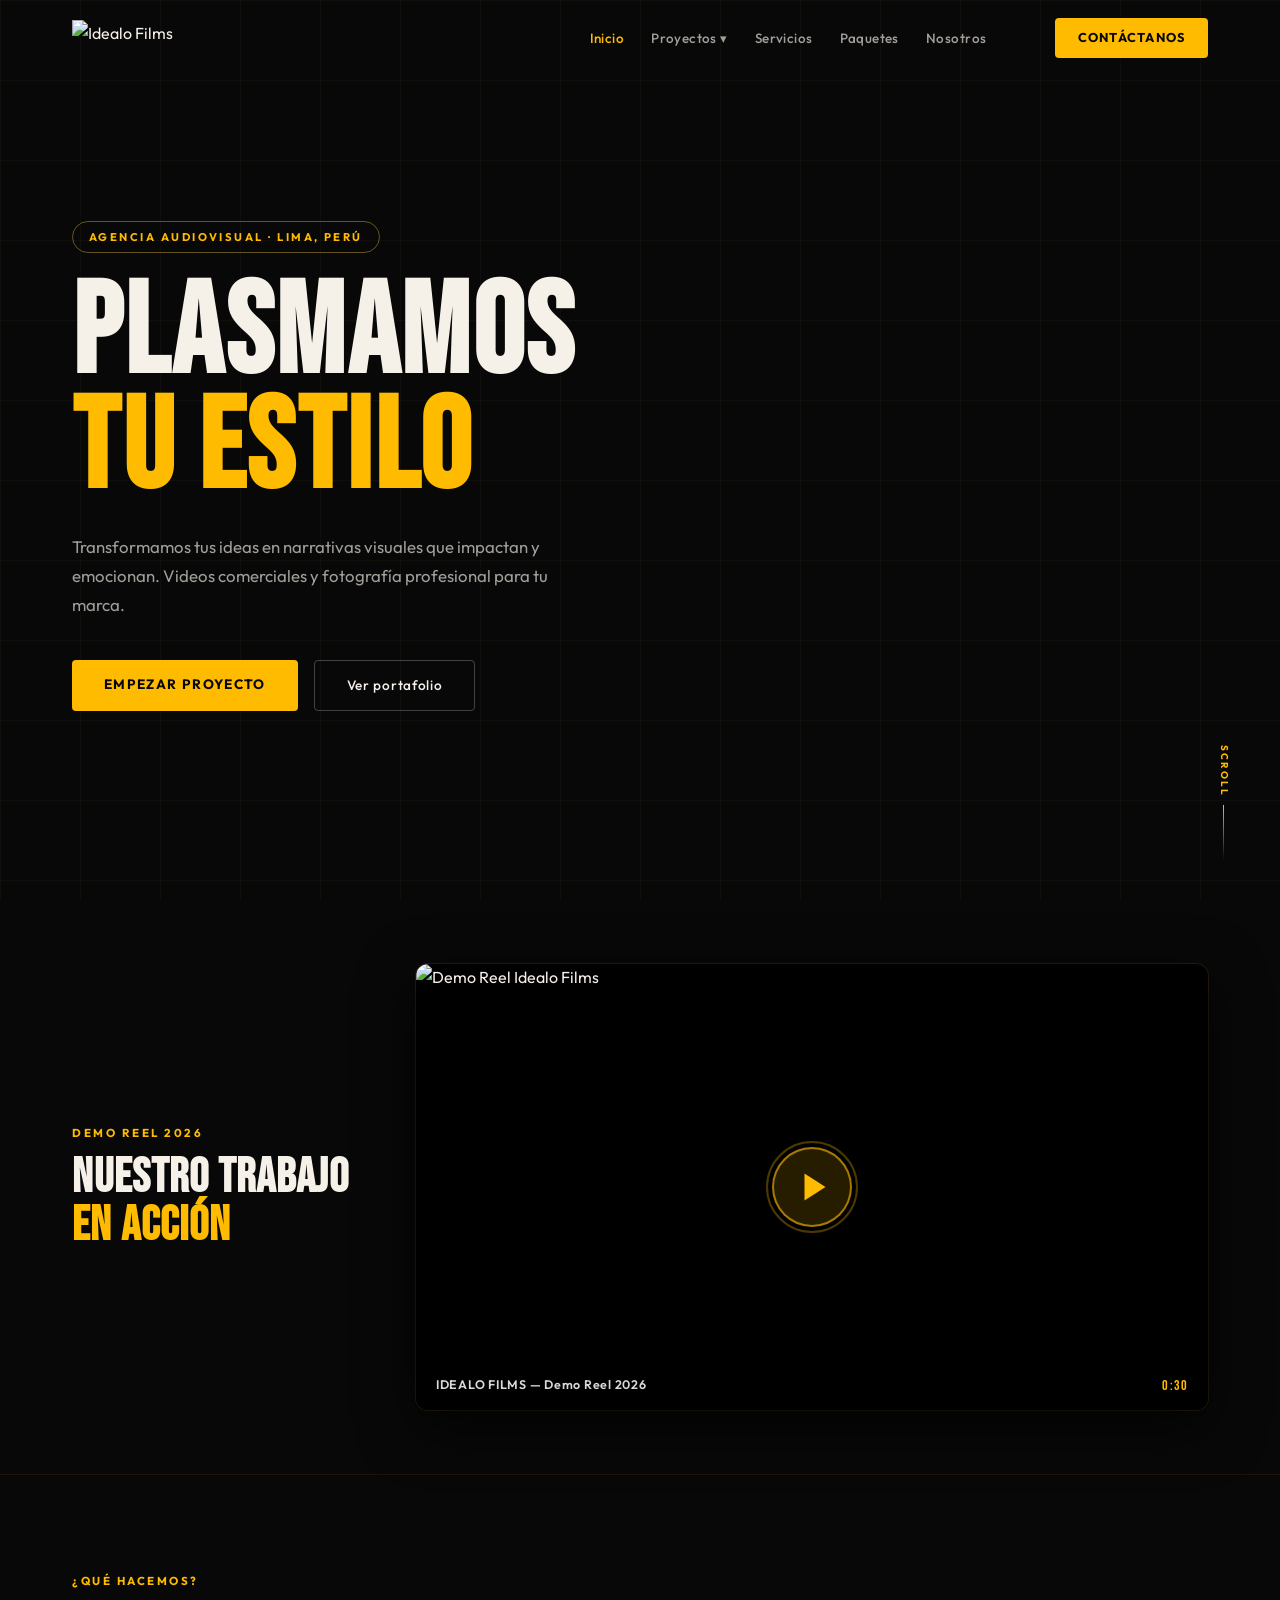
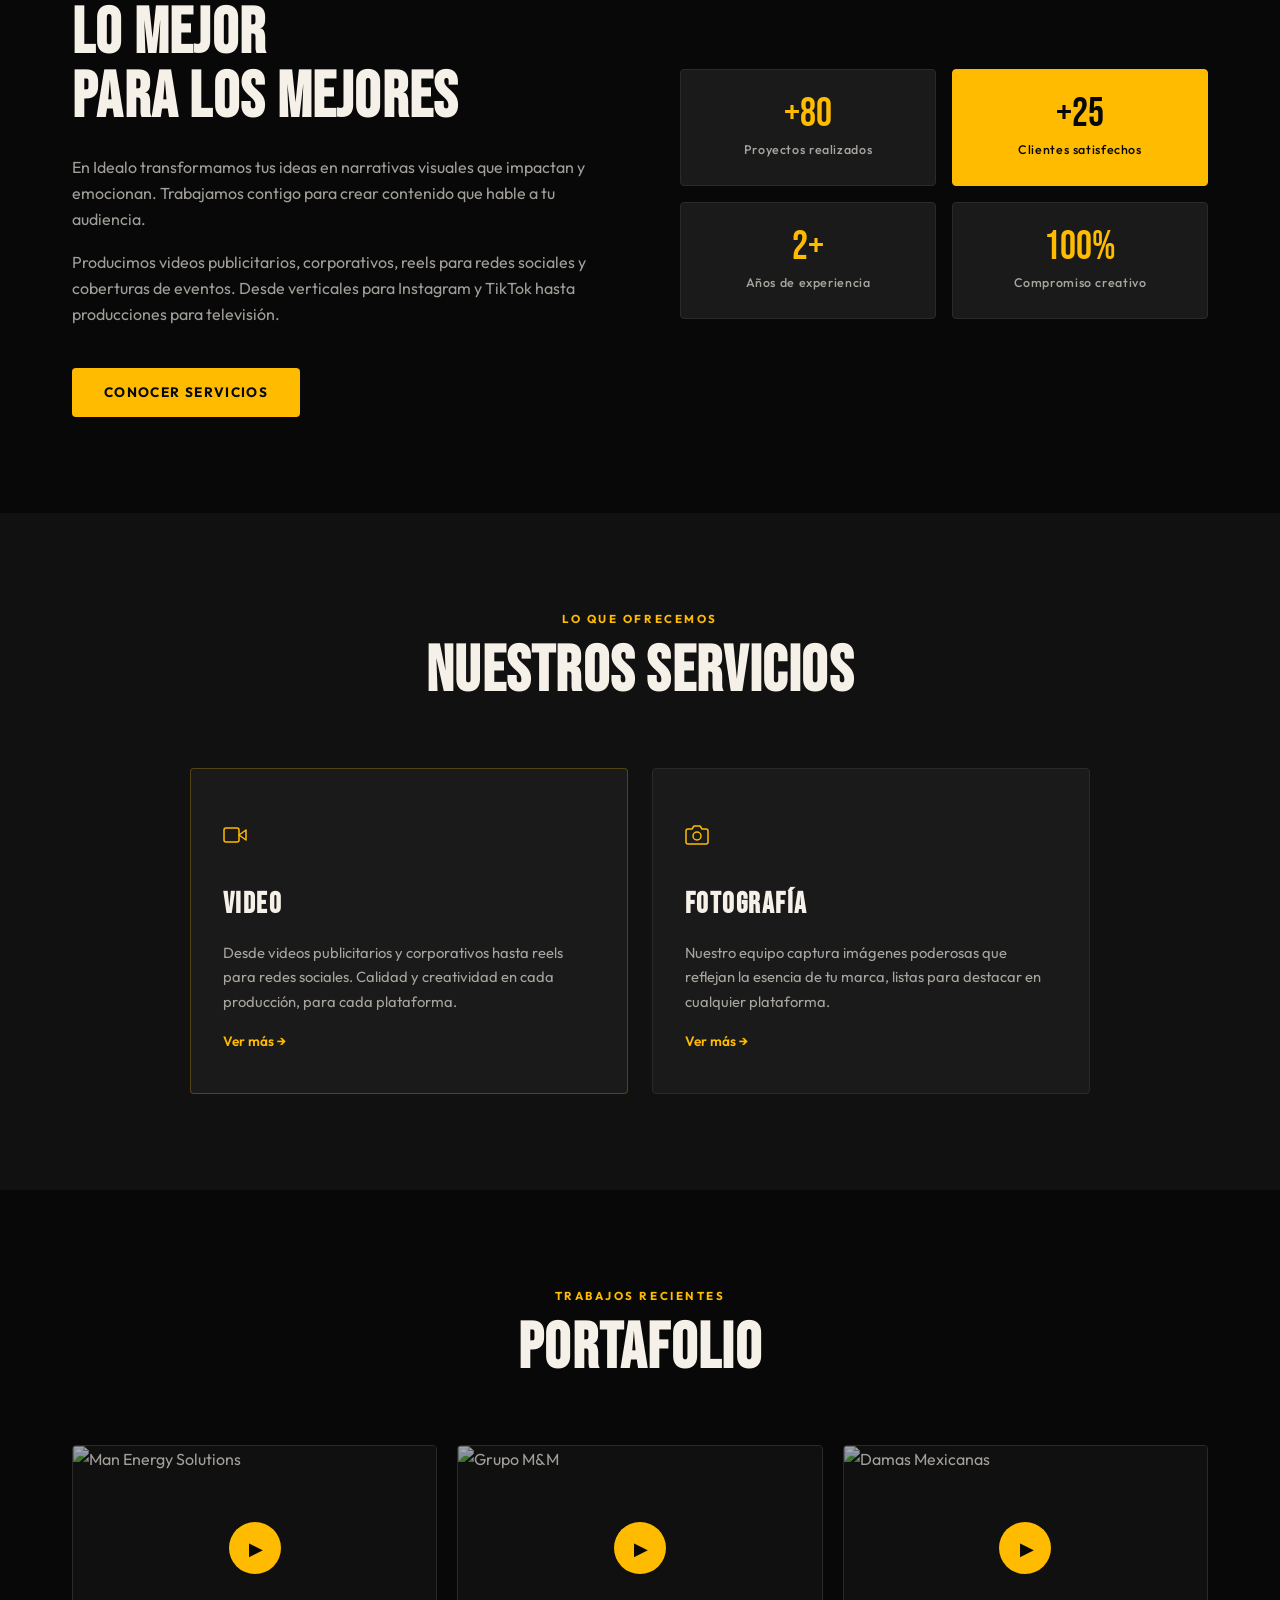
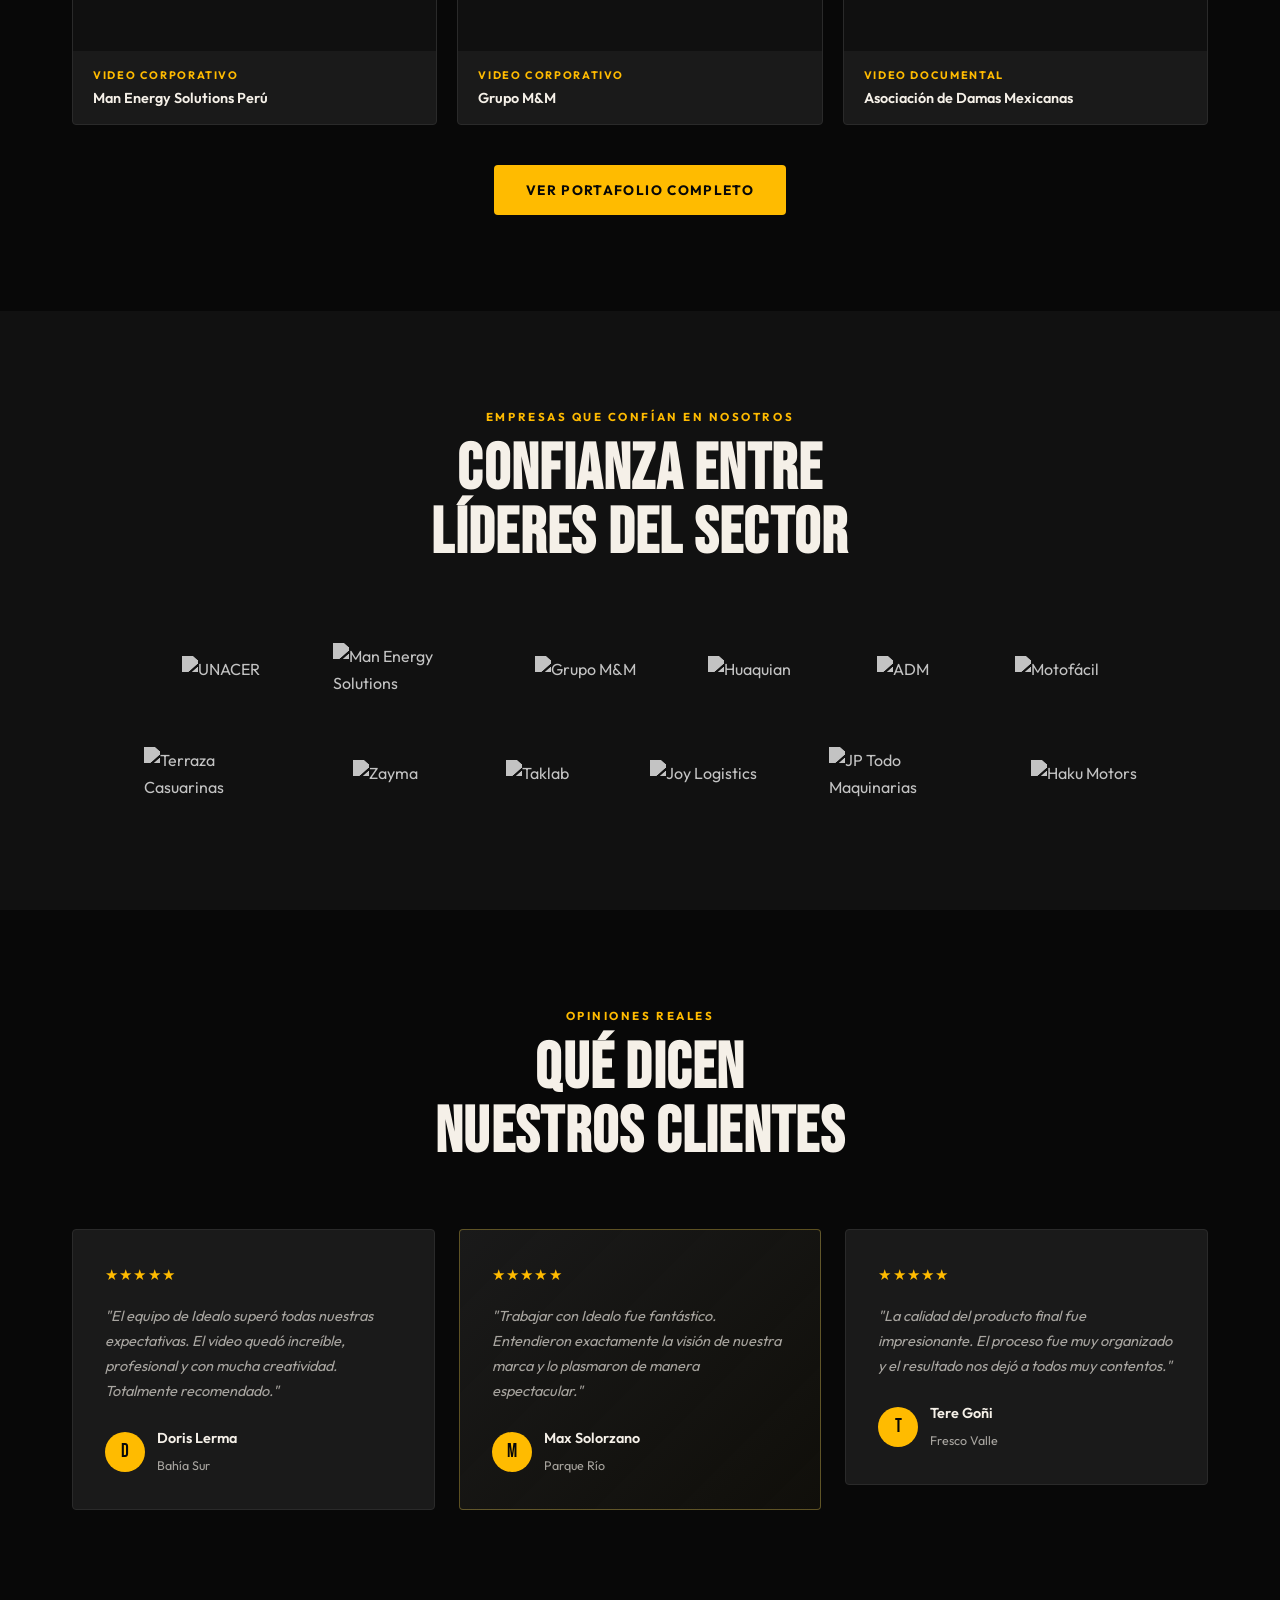
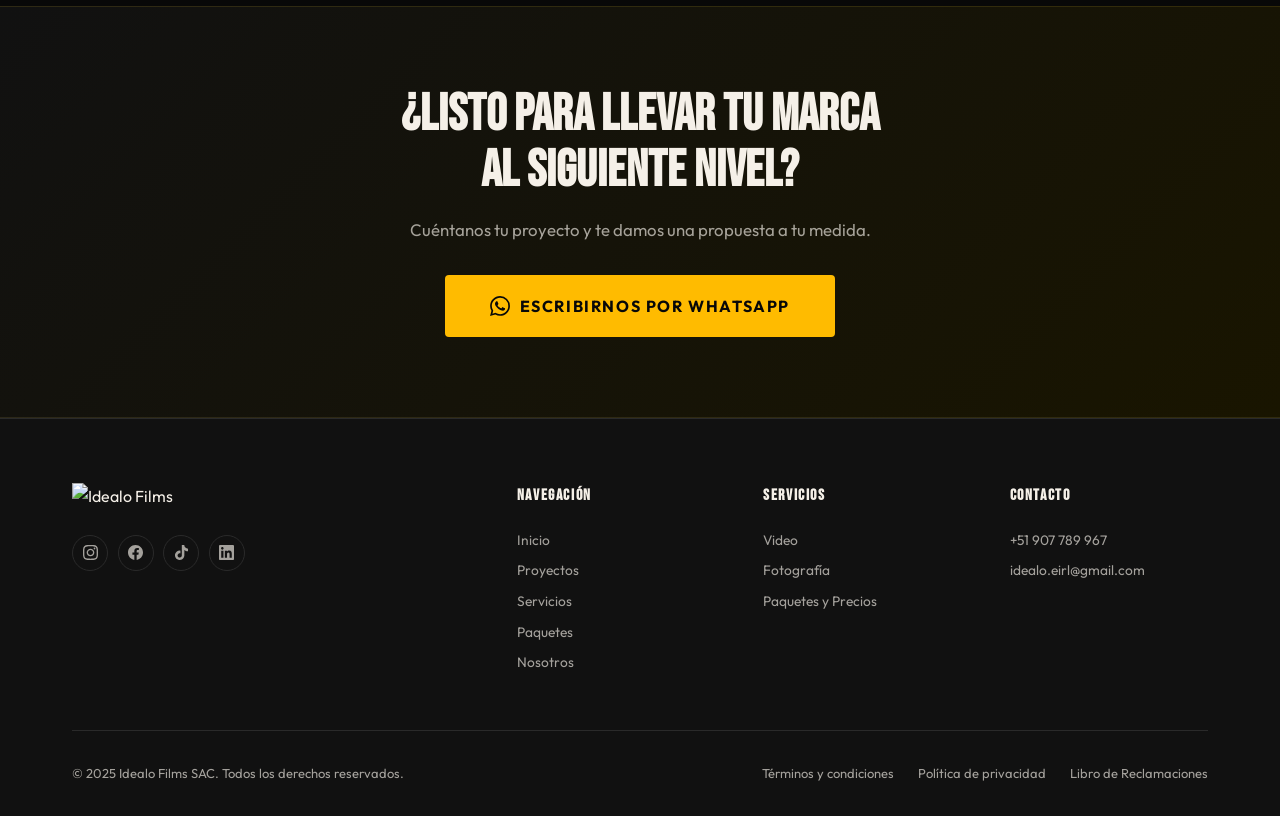
==== commit 692a2597: "Add files via upload" ====
--- a/index.html
+++ b/index.html
@@ -58,6 +58,77 @@
   <div class="hero-scroll"><span>SCROLL</span><div class="scroll-line"></div></div>
 </section>
 
+<!-- DEMO REEL -->
+<section class="section" id="demo-reel" style="padding-top:0;padding-bottom:0;margin-top:-1px">
+  <div class="demo-reel-full">
+    <div class="demo-reel-content">
+      <div class="demo-reel-label">
+        <span class="section-label">Demo Reel 2026</span>
+        <h2 class="section-title" style="font-size:clamp(2rem,4vw,3rem)">NUESTRO TRABAJO<br/><span style="color:var(--accent)">EN ACCIÓN</span></h2>
+      </div>
+      <div class="demo-player-wrap" id="demoPlayer">
+        <!-- Poster/thumbnail overlay -->
+        <div class="demo-poster" id="demoPoster" onclick="reproducirDemo()">
+          <img src="https://res.cloudinary.com/dnprz5iie/image/upload/v1774021448/PORTADA_DEMO_REEL_nypboz.jpg" alt="Demo Reel Idealo Films"/>
+          <div class="demo-poster-overlay">
+            <div class="demo-poster-glow"></div>
+            <button class="demo-big-play" aria-label="Reproducir Demo Reel">
+              <div class="demo-play-ring"></div>
+              <svg width="36" height="36" viewBox="0 0 24 24" fill="currentColor"><polygon points="5,3 19,12 5,21"/></svg>
+            </button>
+            <div class="demo-poster-info">
+              <span class="demo-poster-title">IDEALO FILMS — Demo Reel 2026</span>
+              <span class="demo-poster-dur">0:30</span>
+            </div>
+          </div>
+        </div>
+        <!-- Video element (hidden until play) -->
+        <video
+          id="demoVideo"
+          src="https://res.cloudinary.com/dnprz5iie/video/upload/v1774021201/VIDEO_DEMO_REEL_v1_giy7kg.mp4"
+          poster="https://res.cloudinary.com/dnprz5iie/image/upload/v1774021448/PORTADA_DEMO_REEL_nypboz.jpg"
+          preload="metadata"
+          playsinline
+          style="display:none;width:100%">
+        </video>
+        <!-- Custom controls -->
+        <div class="demo-controls" id="demoControls" style="display:none">
+          <div class="demo-progress-wrap" id="demoProgressWrap">
+            <div class="demo-progress-bar" id="demoProgressBar">
+              <div class="demo-progress-fill" id="demoProgressFill"></div>
+              <div class="demo-progress-thumb" id="demoProgressThumb"></div>
+            </div>
+          </div>
+          <div class="demo-ctrl-row">
+            <div class="demo-ctrl-left">
+              <button class="demo-ctrl-btn" id="demoPlayPause" onclick="toggleDemo()" title="Play/Pause">
+                <svg id="iconPlay" width="18" height="18" viewBox="0 0 24 24" fill="currentColor"><polygon points="5,3 19,12 5,21"/></svg>
+                <svg id="iconPause" width="18" height="18" viewBox="0 0 24 24" fill="currentColor" style="display:none"><rect x="6" y="4" width="4" height="16"/><rect x="14" y="4" width="4" height="16"/></svg>
+              </button>
+              <div class="demo-volume-wrap">
+                <button class="demo-ctrl-btn" onclick="toggleMute()" id="demoMuteBtn" title="Silenciar">
+                  <svg id="iconVol" width="18" height="18" viewBox="0 0 24 24" fill="currentColor"><polygon points="11,5 6,9 2,9 2,15 6,15 11,19"/><path d="M15.54 8.46a5 5 0 0 1 0 7.07"/><path d="M19.07 4.93a10 10 0 0 1 0 14.14"/></svg>
+                  <svg id="iconMute" width="18" height="18" viewBox="0 0 24 24" fill="currentColor" style="display:none"><polygon points="11,5 6,9 2,9 2,15 6,15 11,19"/><line x1="23" y1="9" x2="17" y2="15" stroke="currentColor" stroke-width="2"/><line x1="17" y1="9" x2="23" y2="15" stroke="currentColor" stroke-width="2"/></svg>
+                </button>
+                <input type="range" class="demo-volume-slider" id="demoVolume" min="0" max="1" step="0.05" value="1"/>
+              </div>
+              <span class="demo-time" id="demoTime">0:00 / 0:30</span>
+            </div>
+            <div class="demo-ctrl-right">
+              <button class="demo-ctrl-btn" onclick="reiniciarDemo()" title="Reiniciar">
+                <svg width="16" height="16" viewBox="0 0 24 24" fill="none" stroke="currentColor" stroke-width="2" stroke-linecap="round"><polyline points="1 4 1 10 7 10"/><path d="M3.51 15a9 9 0 1 0 .49-3.5"/></svg>
+              </button>
+              <button class="demo-ctrl-btn" onclick="pantallaCompleta()" title="Pantalla completa">
+                <svg width="16" height="16" viewBox="0 0 24 24" fill="none" stroke="currentColor" stroke-width="2" stroke-linecap="round"><polyline points="15 3 21 3 21 9"/><polyline points="9 21 3 21 3 15"/><line x1="21" y1="3" x2="14" y2="10"/><line x1="3" y1="21" x2="10" y2="14"/></svg>
+              </button>
+            </div>
+          </div>
+        </div>
+      </div>
+    </div>
+  </div>
+</section>
+
 <!-- INTRO -->
 <section class="intro section">
   <div class="container">
